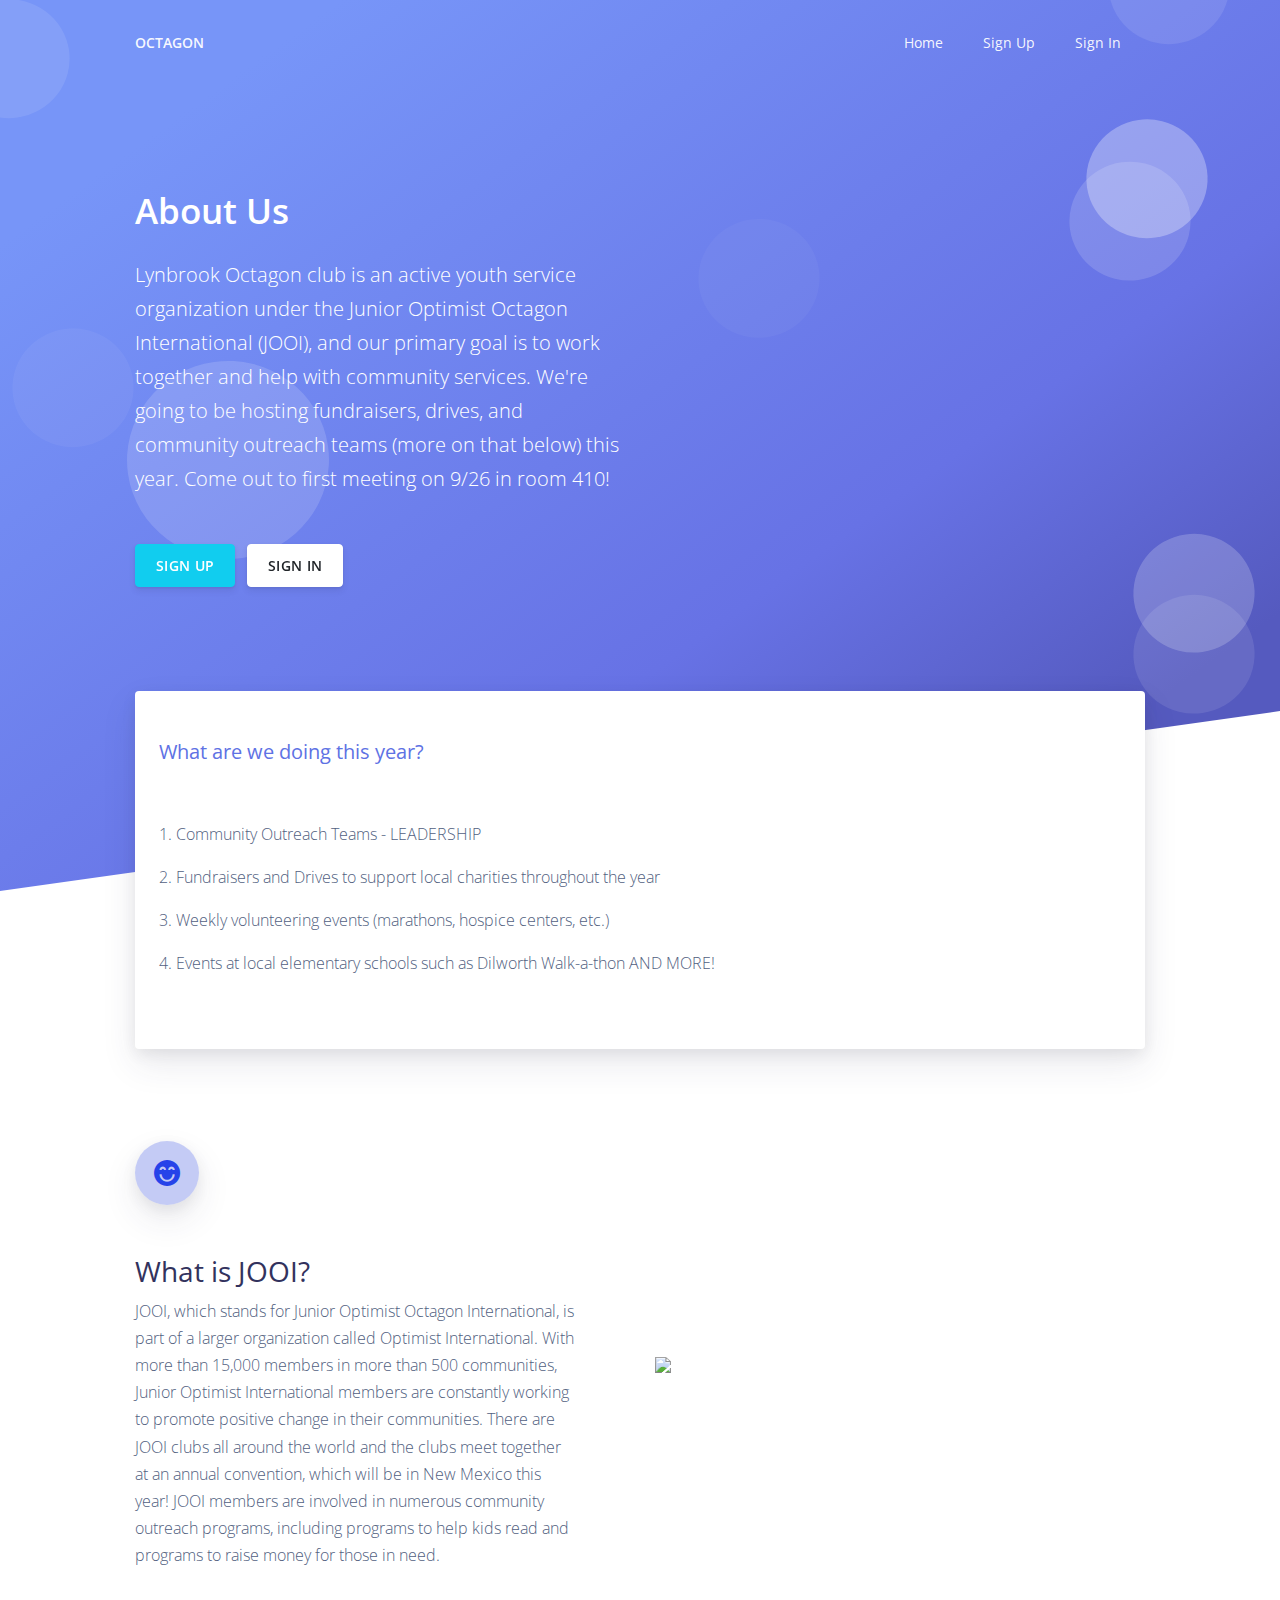
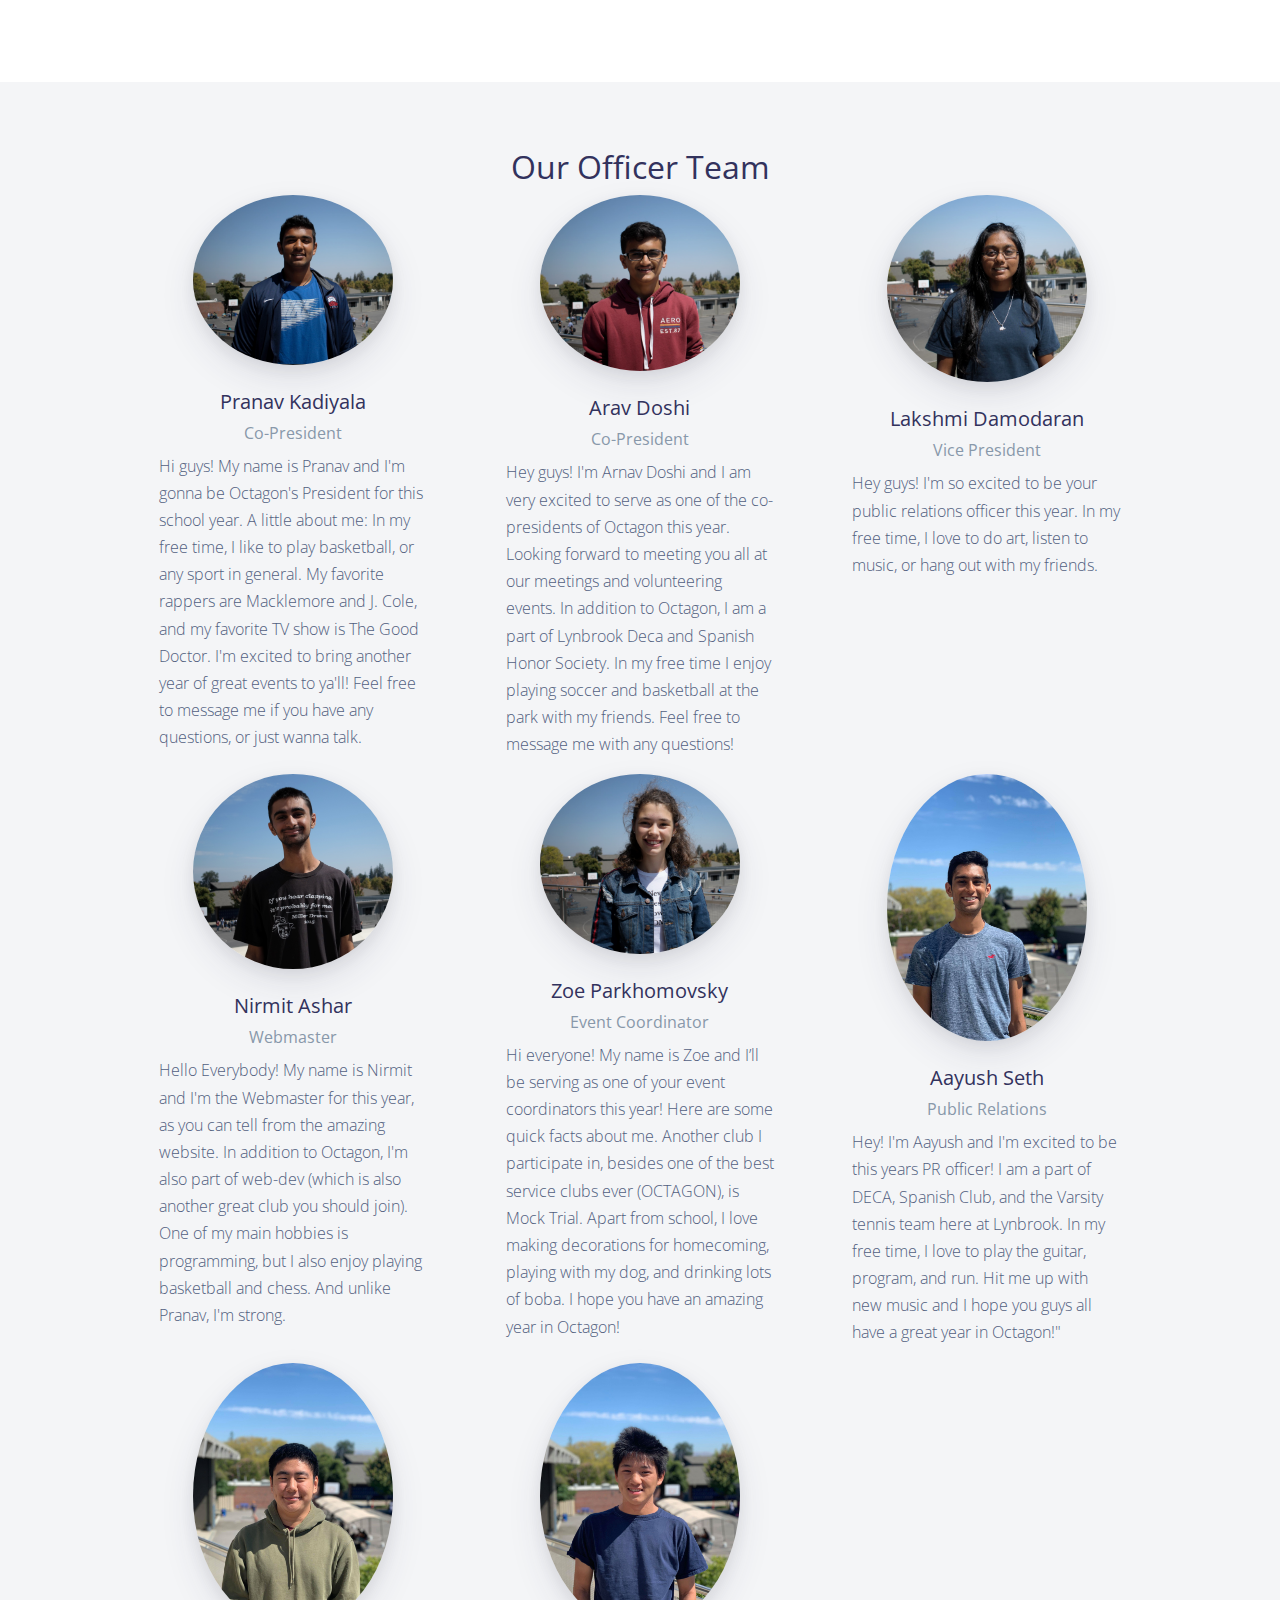
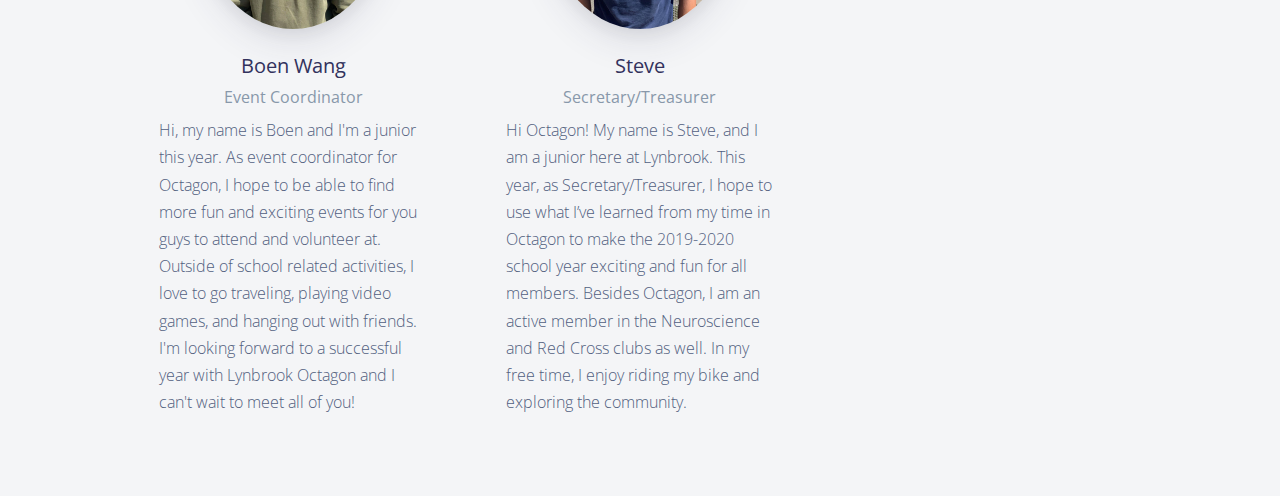
==== index.html @ bc14d871 "Update index.html" ====
<!DOCTYPE html>
<html>
<head>
  <meta charset="utf-8">
  <meta name="viewport" content="width=device-width, initial-scale=1, shrink-to-fit=no">

  <title>Octagon</title>

  <!-- Favicon -->
  <link href="./assets/img/brand/favicon.icon" rel="icon" type="image/png">

  <!-- Fonts -->
  <link href="https://fonts.googleapis.com/css?family=Open+Sans:300,400,600,700" rel="stylesheet">

  <!-- Icons -->
  <link href="./assets/vendor/nucleo/css/nucleo.css" rel="stylesheet">
  <link href="./assets/vendor/font-awesome/css/font-awesome.min.css" rel="stylesheet">

  <!-- Argon CSS -->
  <link type="text/css" href="./assets/css/argon.css" rel="stylesheet">
</head>
<body>
<header class="header-global">
  <nav class="navbar navbar-main navbar-expand-lg navbar-transparent navbar-light">
    <div class="container">
        <a class="navbar-brand" href="#"> Octagon</a>
        <button class="navbar-toggler" type="button" data-toggle="collapse" data-target="#navbar-default" aria-controls="navbar-default" aria-expanded="false" aria-label="Toggle navigation">
            <span class="navbar-toggler-icon"></span>
        </button>
        <div class="collapse navbar-collapse" id="navbar-default">
            <div class="navbar-collapse-header">
                <div class="row">
                    <div class="col-6 collapse-brand">
                        <a href="index.html">
                            <img src="assets/img/brand/blue.png">
                        </a>
                    </div>
                    <div class="col-6 collapse-close">
                        <button type="button" class="navbar-toggler" data-toggle="collapse" data-target="#navbar-default" aria-controls="navbar-default" aria-expanded="false" aria-label="Toggle navigation">
                            <span></span>
                            <span></span>
                        </button>
                    </div>
                </div>
            </div>

            <ul class="navbar-nav ml-lg-auto">
            <li class=" nav-item ">
                <a class="nav-link" href="index.html">
                Home
                </a>
                </li>
                <li class=" nav-item ">
                <a class="nav-link" href="signup.html">
                Sign Up
                </a>
                </li>
                <li class="nav-item">
                <a class="nav-link" href="signin.html">
                Sign In
                </a>
                </li>
                
            </ul>

        </div>
    </div>
</nav>
</header>
<main>
<div class="position-relative">
<section class="section-shaped my-0">
<div class="shape shape-style-1 shape-default shape-skew">
          <span></span>
          <span></span>
          <span></span>
          <span></span>
          <span></span>
          <span></span>
          <span></span>
          <span></span>
          <span></span>
        </div>
        <div class="container shape-container d-flex">
          <div class="col px-0">
            <div class="row">
              <div class="col-lg-6">
                <h1 class="display-3  text-white">About Us</span>
                </h1>
                <p class="lead  text-white">Lynbrook Octagon club is an active youth service organization under the Junior Optimist Octagon International (JOOI), and our primary goal is to work together and help with community services.  We're going to be hosting fundraisers, drives, and community outreach teams (more on that below) this year. Come out to first meeting on 9/26 in room 410!
    </p>
                <div class="btn-wrapper">
                  <a href="signup.html" class="btn btn-info btn-icon mb-3 mb-sm-0">
                    <span class="btn-inner--text">Sign Up </span>
                  </a>
                  <a href="signin.html" class="btn btn-white btn-icon mb-3 mb-sm-0">
                    <span class="btn-inner--text">Sign In </span>
                  </a>
                </div>
              </div>
            </div>
          </div>
        </div>
</section>
<section class="section section-lg pt-lg-0 mt--200">
      <div class="container">
        <div class="row justify-content-center">
          <div class="col-lg-12">
            <div class="row row-grid">
              <div class="col-lg-12">
                <div class="card card-lift--hover shadow border-0">
                  <div class="card-body py-5">

                    <h5 class="text-primary">What are we doing this year?</h5>
              <ul class="list-unstyled mt-5">
                <li class="py-2">
                  <div class="d-flex align-items-center">
                    <div>

                    </div>
                    <div>
                      <p class="mb-0">1. Community Outreach Teams - LEADERSHIP</p>
                    </div>
                  </div>
                </li>
                <li class="py-2">
                  <div class="d-flex align-items-center">
                    <div>
                    </div>
                    <div>
                      <p class="mb-0">2. Fundraisers and Drives to support local charities throughout the year</p>
                    </div>
                  </div>
                </li>
                <li class="py-2">
                  <div class="d-flex align-items-center">
                    <div>

                    </div>
                    <div>
                      <p class="mb-0">3. Weekly volunteering events (marathons, hospice centers, etc.)</p>
                    </div>
                  </div>
                </li>
                <li class="py-2">
                  <div class="d-flex align-items-center">
                    <div>

                    </div>
                    <div>
                      <p class="mb-0"> 4. Events at local elementary schools such as Dilworth Walk-a-thon
AND MORE!</p>
                    </div>
                  </div>
                </li>
              </ul>

                  </div>
                </div>
              </div>

          </div>
        </div>
      </div>
      </div>
    </section>
<section class="section section-lg mt--100">
      <div class="container">
        <div class="row row-grid align-items-center">
          <div class="col-md-6 order-md-2">
         <img src="http://lhsoctagon.weebly.com/uploads/6/6/0/6/66061237/octagonbird2_orig.jpg" class="img-fluid floating">
          </div>
          <div class="col-md-6 order-md-1">
            <div class="pr-md-5">
              <div class="icon icon-lg icon-shape icon-shape-primary shadow rounded-circle mb-5">
                <i class="ni ni-satisfied"></i>
              </div>
              <h3>What is JOOI?</h3>
              <p> JOOI, which stands for Junior Optimist Octagon International, is part of a larger organization called Optimist International. With more than 15,000 members in more than 500 communities, Junior Optimist International members are constantly working to promote positive change in their communities. There are JOOI clubs all around the world and the clubs meet together at an annual convention, which will be in New Mexico this year! JOOI members are involved in numerous community outreach programs, including programs to help kids read and programs to raise money for those in need. ​ </p>

            </div>
          </div>
        </div>
      </div>
    </section>

    <section class="section bg-secondary">
          <div class="container">
            <center> <h2> Our Officer Team </h2> </center>
            <div class="row">
            <div class="col-md-4">
              <div class="px-4">
                <img src="./assets/img/pranav.png" class="rounded-circle img-center img-fluid shadow shadow-lg--hover" style="width: 200px;">
                <div class="pt-4 text-center">
                  <h5 class="title">
                    <span class="d-block mb-1">Pranav Kadiyala</span>
                    <small class="h6 text-muted">Co-President</small>
                  </h5>

                </div>
                <p> Hi guys! My name is Pranav and I'm gonna be Octagon's President for this school year. A little about me: In my free time, I like to play basketball, or any sport in general. My favorite rappers are Macklemore and J. Cole, and my favorite TV show is The Good Doctor. I'm excited to bring another year of great events to ya'll! Feel free to message me if you have any questions, or just wanna talk.
</p>
              </div>
            </div>
            <div class="col-md-4">
              <div class="px-4">
                <img src="./assets/img/arnav.png" class="rounded-circle img-center img-fluid shadow shadow-lg--hover" style="width: 200px;">
                <div class="pt-4 text-center">
                  <h5 class="title">
                    <span class="d-block mb-1">Arav Doshi</span>
                    <small class="h6 text-muted">Co-President</small>
                  </h5>

                </div>
                <p>Hey guys! I'm Arnav Doshi and I am very excited to serve as one of the co-presidents of Octagon this year. Looking forward to meeting you all at our meetings and volunteering events. In addition to Octagon, I am a part of Lynbrook Deca and Spanish Honor Society.  In my free time I enjoy playing soccer and basketball at the park with my friends.  Feel free to message me with any questions!
</p>
              </div>
            </div>
            <div class="col-md-4">
              <div class="px-4">
                <img src="./assets/img/lakshmi.png" class="rounded-circle img-center img-fluid shadow shadow-lg--hover" style="width: 200px;">
                <div class="pt-4 text-center">
                  <h5 class="title">
                    <span class="d-block mb-1">Lakshmi Damodaran</span>
                    <small class="h6 text-muted">Vice President</small>
                  </h5>

                </div>
          <p>      Hey guys! I'm so excited to be your public relations officer this year. In my free time, I love to do art, listen to music, or hang out with my friends.</p>
              </div>
            </div>
            <div class="col-md-4">
              <div class="px-4">
                <img src="./assets/img/nirmit.png" class="rounded-circle img-center img-fluid shadow shadow-lg--hover" style="width: 200px;">
                <div class="pt-4 text-center">
                  <h5 class="title">
                    <span class="d-block mb-1">Nirmit Ashar</span>
                    <small class="h6 text-muted">Webmaster</small>
                  </h5>


                </div>
                <p> Hello Everybody! My name is Nirmit and I'm the Webmaster for this year, as you can tell from the amazing website. In addition to Octagon, I'm also part of web-dev (which is also another great club you should join). One of my main hobbies is programming, but I also enjoy playing basketball and chess. And unlike Pranav, I'm strong. </p>
              </div>
            </div>
            <div class="col-md-4">
              <div class="px-4">
                <img src="./assets/img/zoe.png" class="rounded-circle img-center img-fluid shadow shadow-lg--hover" style="width: 200px;">
                <div class="pt-4 text-center">
                  <h5 class="title">
                    <span class="d-block mb-1">Zoe Parkhomovsky </span>
                    <small class="h6 text-muted">Event Coordinator</small>
                  </h5>

                </div>
                <p> Hi everyone! My name is Zoe and I’ll be serving as one of your event coordinators this year! Here are some quick facts about me. Another club I participate in, besides one of the best service clubs ever (OCTAGON), is Mock Trial. Apart from school, I love making decorations for homecoming, playing with my dog, and drinking lots of boba. I hope you have an amazing year in Octagon!
</p>
              </div>
            </div><div class="col-md-4">
              <div class="px-4">
                <img src="./assets/img/aayush.jpg" class="rounded-circle img-center img-fluid shadow shadow-lg--hover" style="width: 200px;">
                <div class="pt-4 text-center">
                  <h5 class="title">
                    <span class="d-block mb-1">Aayush Seth </span>
                    <small class="h6 text-muted">Public Relations</small>
                  </h5>

                </div>
                <p>Hey! I'm Aayush and I'm excited to be this years PR officer! I am a part of DECA, Spanish Club, and the Varsity tennis team here at Lynbrook. In my free time, I love to play the guitar, program, and run. Hit me up with new music and I hope you guys all have a great year in Octagon!"
</p>
              </div>
            </div><div class="col-md-4">
              <div class="px-4">
                <img src="./assets/img/boen.jpg" class="rounded-circle img-center img-fluid shadow shadow-lg--hover" style="width: 200px;">
                <div class="pt-4 text-center">
                  <h5 class="title">
                    <span class="d-block mb-1">Boen Wang</span>
                    <small class="h6 text-muted">Event Coordinator</small>
                  </h5>

                </div>
                <p>Hi, my name is Boen and I'm a junior this year. As event coordinator for Octagon, I hope to be able to find more fun and exciting events for you guys to attend and volunteer at. Outside of school related activities, I love to go traveling, playing video games, and hanging out with friends. I'm looking forward to a successful year with Lynbrook Octagon and I can't wait to meet all of you!
</p>
              </div>
            </div><div class="col-md-4">
              <div class="px-4">
                <img src="./assets/img/steve.jpg" class="rounded-circle img-center img-fluid shadow shadow-lg--hover" style="width: 200px;">
                <div class="pt-4 text-center">
                  <h5 class="title">
                    <span class="d-block mb-1">Steve </span>
                    <small class="h6 text-muted">Secretary/Treasurer</small>
                  </h5>



                </div>
                <p> Hi Octagon! My name is Steve, and I am a junior here at Lynbrook. This year, as Secretary/Treasurer, I hope to use what I’ve learned from my time in Octagon to make the 2019-2020 school year exciting and fun for all members. Besides Octagon, I am an active member in the Neuroscience and Red Cross clubs as well. In my free time, I enjoy riding my bike and exploring the community.

</p>
              </div>
            </div>
          </div>
        </section>
</main>
  <!-- Core -->
  <script src="./assets/vendor/jquery/jquery.min.js"></script>
  <script src="./assets/vendor/popper/popper.min.js"></script>
  <script src="./assets/vendor/bootstrap/bootstrap.min.js"></script>

  <!-- Optional plugins -->
  <script src="./assets/vendor/PLUGIN_FOLDER/PLUGIN_SCRIPT.js"></script>

  <!-- Theme JS -->
  <script src="./assets/js/argon.js"></script>
  </body>
</html>
---- assets/vendor/nucleo/css/nucleo.css ----
/*--------------------------------

hermes-dashboard-icons Web Font - built using nucleoapp.com
License - nucleoapp.com/license/

-------------------------------- */
@font-face {
  font-family: 'NucleoIcons';
  src: url('../fonts/nucleo-icons.eot');
  src: url('../fonts/nucleo-icons.eot') format('embedded-opentype'), url('../fonts/nucleo-icons.woff2') format('woff2'), url('../fonts/nucleo-icons.woff') format('woff'), url('../fonts/nucleo-icons.ttf') format('truetype'), url('../fonts/nucleo-icons.svg') format('svg');
  font-weight: normal;
  font-style: normal;
}
/*------------------------
    base class definition
-------------------------*/
.ni {
  display: inline-block;
  font: normal normal normal 14px/1 NucleoIcons;
  font-size: inherit;
  text-rendering: auto;
  -webkit-font-smoothing: antialiased;
  -moz-osx-font-smoothing: grayscale;
}
/*------------------------
  change icon size
-------------------------*/
.ni-lg {
  font-size: 1.33333333em;
  line-height: 0.75em;
  vertical-align: -15%;
}
.ni-2x {
  font-size: 2em;
}
.ni-3x {
  font-size: 3em;
}
.ni-4x {
  font-size: 4em;
}
.ni-5x {
  font-size: 5em;
}

/*----------------------------------
  add a square/circle background
-----------------------------------*/
.ni.square,
.ni.circle {
  padding: 0.33333333em;
  vertical-align: -16%;
  background-color: #eee;
}
.ni.circle {
  border-radius: 50%;
}
/*------------------------
  list icons
-------------------------*/
.ni-ul {
  padding-left: 0;
  margin-left: 2.14285714em;
  list-style-type: none;
}
.ni-ul > li {
  position: relative;
}
.ni-ul > li > .ni {
  position: absolute;
  left: -1.57142857em;
  top: 0.14285714em;
  text-align: center;
}
.ni-ul > li > .ni.lg {
  top: 0;
  left: -1.35714286em;
}
.ni-ul > li > .ni.circle,
.ni-ul > li > .ni.square {
  top: -0.19047619em;
  left: -1.9047619em;
}
/*------------------------
  spinning icons
-------------------------*/
.ni.spin {
  -webkit-animation: nc-spin 2s infinite linear;
  -moz-animation: nc-spin 2s infinite linear;
  animation: nc-spin 2s infinite linear;
}
@-webkit-keyframes nc-spin {
  0% {
    -webkit-transform: rotate(0deg);
  }
  100% {
    -webkit-transform: rotate(360deg);
  }
}
@-moz-keyframes nc-spin {
  0% {
    -moz-transform: rotate(0deg);
  }
  100% {
    -moz-transform: rotate(360deg);
  }
}
@keyframes nc-spin {
  0% {
    -webkit-transform: rotate(0deg);
    -moz-transform: rotate(0deg);
    -ms-transform: rotate(0deg);
    -o-transform: rotate(0deg);
    transform: rotate(0deg);
  }
  100% {
    -webkit-transform: rotate(360deg);
    -moz-transform: rotate(360deg);
    -ms-transform: rotate(360deg);
    -o-transform: rotate(360deg);
    transform: rotate(360deg);
  }
}
/*------------------------
  rotated/flipped icons
-------------------------*/
.ni.rotate-90 {
  filter: progid:DXImageTransform.Microsoft.BasicImage(rotation=1);
  -webkit-transform: rotate(90deg);
  -moz-transform: rotate(90deg);
  -ms-transform: rotate(90deg);
  -o-transform: rotate(90deg);
  transform: rotate(90deg);
}
.ni.rotate-180 {
  filter: progid:DXImageTransform.Microsoft.BasicImage(rotation=2);
  -webkit-transform: rotate(180deg);
  -moz-transform: rotate(180deg);
  -ms-transform: rotate(180deg);
  -o-transform: rotate(180deg);
  transform: rotate(180deg);
}
.ni.rotate-270 {
  filter: progid:DXImageTransform.Microsoft.BasicImage(rotation=3);
  -webkit-transform: rotate(270deg);
  -moz-transform: rotate(270deg);
  -ms-transform: rotate(270deg);
  -o-transform: rotate(270deg);
  transform: rotate(270deg);
}
.ni.flip-y {
  filter: progid:DXImageTransform.Microsoft.BasicImage(rotation=0);
  -webkit-transform: scale(-1, 1);
  -moz-transform: scale(-1, 1);
  -ms-transform: scale(-1, 1);
  -o-transform: scale(-1, 1);
  transform: scale(-1, 1);
}
.ni.flip-x {
  filter: progid:DXImageTransform.Microsoft.BasicImage(rotation=2);
  -webkit-transform: scale(1, -1);
  -moz-transform: scale(1, -1);
  -ms-transform: scale(1, -1);
  -o-transform: scale(1, -1);
  transform: scale(1, -1);
}
/*------------------------
    font icons
-------------------------*/

.ni-active-40::before {
    content: "\ea02";
}

.ni-air-baloon::before {
    content: "\ea03";
}

.ni-album-2::before {
    content: "\ea04";
}

.ni-align-center::before {
    content: "\ea05";
}

.ni-align-left-2::before {
    content: "\ea06";
}

.ni-ambulance::before {
    content: "\ea07";
}

.ni-app::before {
    content: "\ea08";
}

.ni-archive-2::before {
    content: "\ea09";
}

.ni-atom::before {
    content: "\ea0a";
}

.ni-badge::before {
    content: "\ea0b";
}

.ni-bag-17::before {
    content: "\ea0c";
}

.ni-basket::before {
    content: "\ea0d";
}

.ni-bell-55::before {
    content: "\ea0e";
}

.ni-bold-down::before {
    content: "\ea0f";
}

.ni-bold-left::before {
    content: "\ea10";
}

.ni-bold-right::before {
    content: "\ea11";
}

.ni-bold-up::before {
    content: "\ea12";
}

.ni-bold::before {
    content: "\ea13";
}

.ni-book-bookmark::before {
    content: "\ea14";
}

.ni-books::before {
    content: "\ea15";
}

.ni-box-2::before {
    content: "\ea16";
}

.ni-briefcase-24::before {
    content: "\ea17";
}

.ni-building::before {
    content: "\ea18";
}

.ni-bulb-61::before {
    content: "\ea19";
}

.ni-bullet-list-67::before {
    content: "\ea1a";
}

.ni-bus-front-12::before {
    content: "\ea1b";
}

.ni-button-pause::before {
    content: "\ea1c";
}

.ni-button-play::before {
    content: "\ea1d";
}

.ni-button-power::before {
    content: "\ea1e";
}

.ni-calendar-grid-58::before {
    content: "\ea1f";
}

.ni-camera-compact::before {
    content: "\ea20";
}

.ni-caps-small::before {
    content: "\ea21";
}

.ni-cart::before {
    content: "\ea22";
}

.ni-chart-bar-32::before {
    content: "\ea23";
}

.ni-chart-pie-35::before {
    content: "\ea24";
}

.ni-chat-round::before {
    content: "\ea25";
}

.ni-check-bold::before {
    content: "\ea26";
}

.ni-circle-08::before {
    content: "\ea27";
}

.ni-cloud-download-95::before {
    content: "\ea28";
}

.ni-cloud-upload-96::before {
    content: "\ea29";
}

.ni-compass-04::before {
    content: "\ea2a";
}

.ni-controller::before {
    content: "\ea2b";
}

.ni-credit-card::before {
    content: "\ea2c";
}

.ni-curved-next::before {
    content: "\ea2d";
}

.ni-delivery-fast::before {
    content: "\ea2e";
}

.ni-diamond::before {
    content: "\ea2f";
}

.ni-email-83::before {
    content: "\ea30";
}

.ni-fat-add::before {
    content: "\ea31";
}

.ni-fat-delete::before {
    content: "\ea32";
}

.ni-fat-remove::before {
    content: "\ea33";
}

.ni-favourite-28::before {
    content: "\ea34";
}

.ni-folder-17::before {
    content: "\ea35";
}

.ni-glasses-2::before {
    content: "\ea36";
}

.ni-hat-3::before {
    content: "\ea37";
}

.ni-headphones::before {
    content: "\ea38";
}

.ni-html5::before {
    content: "\ea39";
}

.ni-istanbul::before {
    content: "\ea3a";
}

.ni-key-25::before {
    content: "\ea3b";
}

.ni-laptop::before {
    content: "\ea3c";
}

.ni-like-2::before {
    content: "\ea3d";
}

.ni-lock-circle-open::before {
    content: "\ea3e";
}

.ni-map-big::before {
    content: "\ea3f";
}

.ni-mobile-button::before {
    content: "\ea40";
}

.ni-money-coins::before {
    content: "\ea41";
}

.ni-note-03::before {
    content: "\ea42";
}

.ni-notification-70::before {
    content: "\ea43";
}

.ni-palette::before {
    content: "\ea44";
}

.ni-paper-diploma::before {
    content: "\ea45";
}

.ni-pin-3::before {
    content: "\ea46";
}

.ni-planet::before {
    content: "\ea47";
}

.ni-ruler-pencil::before {
    content: "\ea48";
}

.ni-satisfied::before {
    content: "\ea49";
}

.ni-scissors::before {
    content: "\ea4a";
}

.ni-send::before {
    content: "\ea4b";
}

.ni-settings-gear-65::before {
    content: "\ea4c";
}

.ni-settings::before {
    content: "\ea4d";
}

.ni-single-02::before {
    content: "\ea4e";
}

.ni-single-copy-04::before {
    content: "\ea4f";
}

.ni-sound-wave::before {
    content: "\ea50";
}

.ni-spaceship::before {
    content: "\ea51";
}

.ni-square-pin::before {
    content: "\ea52";
}

.ni-support-16::before {
    content: "\ea53";
}

.ni-tablet-button::before {
    content: "\ea54";
}

.ni-tag::before {
    content: "\ea55";
}

.ni-tie-bow::before {
    content: "\ea56";
}

.ni-time-alarm::before {
    content: "\ea57";
}

.ni-trophy::before {
    content: "\ea58";
}

.ni-tv-2::before {
    content: "\ea59";
}

.ni-umbrella-13::before {
    content: "\ea5a";
}

.ni-user-run::before {
    content: "\ea5b";
}

.ni-vector::before {
    content: "\ea5c";
}

.ni-watch-time::before {
    content: "\ea5d";
}

.ni-world::before {
    content: "\ea5e";
}

.ni-zoom-split-in::before {
    content: "\ea5f";
}

.ni-collection::before {
    content: "\ea60";
}

.ni-image::before {
    content: "\ea61";
}

.ni-shop::before {
    content: "\ea62";
}

.ni-ungroup::before {
    content: "\ea63";
}

.ni-world-2::before {
    content: "\ea64";
}

.ni-ui-04::before {
    content: "\ea65";
}


/* all icon font classes list here */
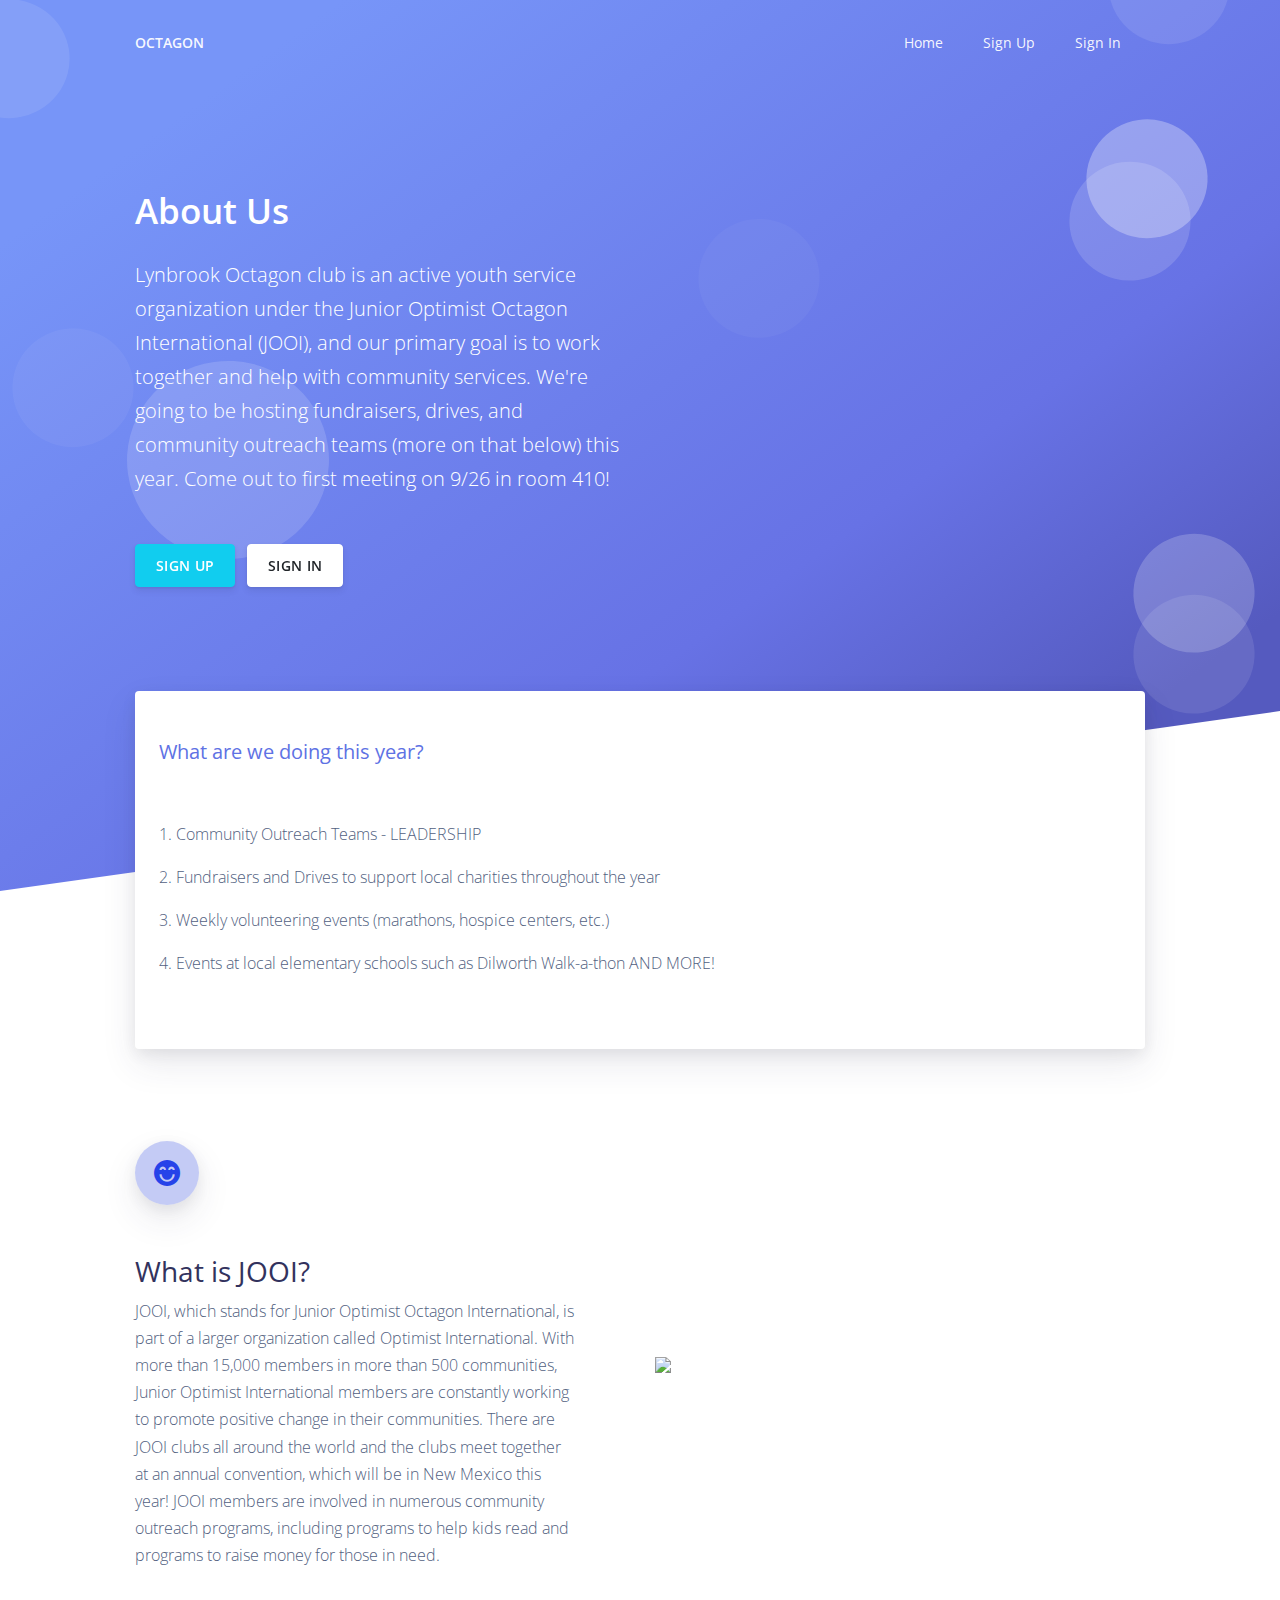
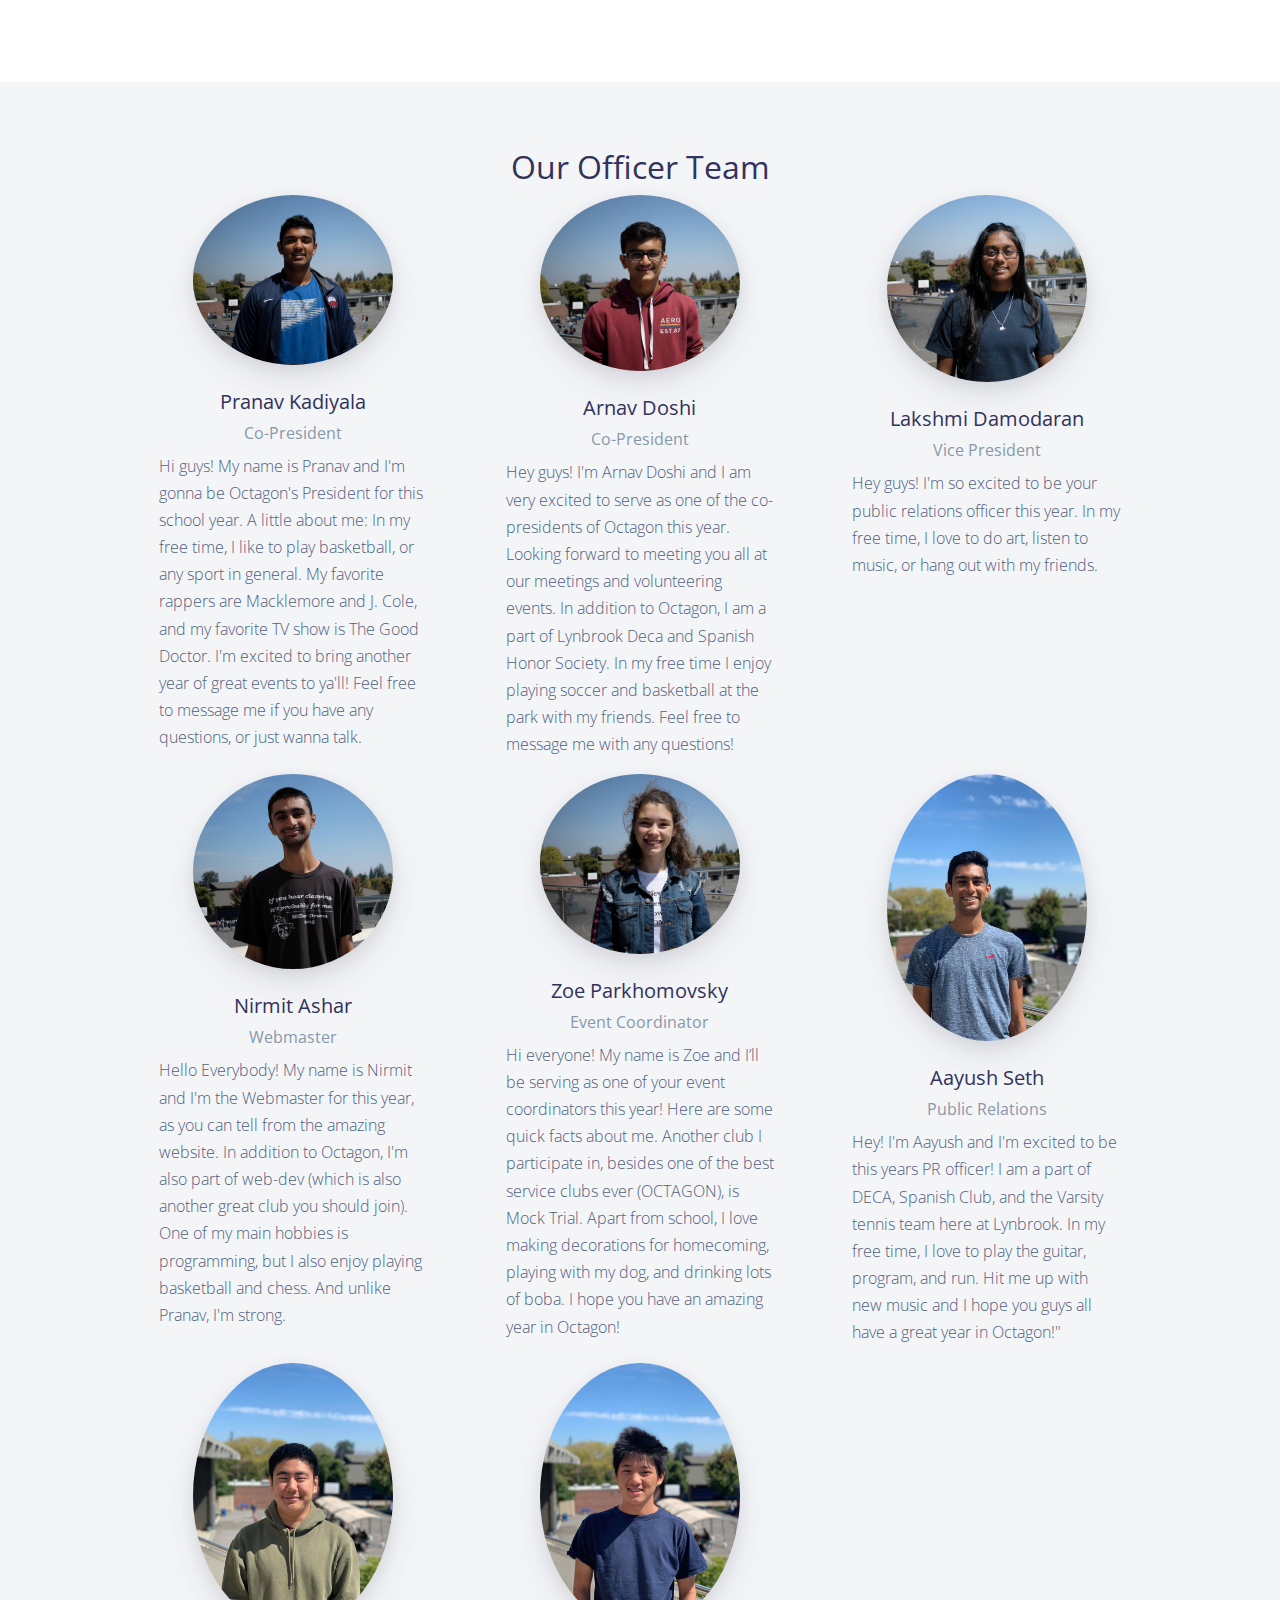
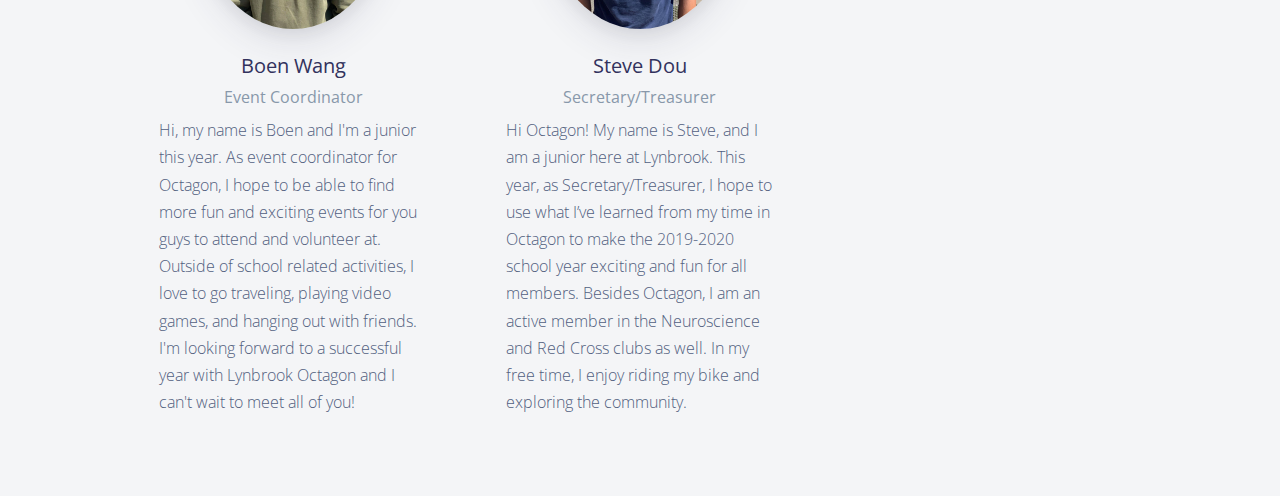
==== commit 851bb852: "Update index.html" ====
--- a/index.html
+++ b/index.html
@@ -207,7 +207,7 @@
                 <img src="./assets/img/arnav.png" class="rounded-circle img-center img-fluid shadow shadow-lg--hover" style="width: 200px;">
                 <div class="pt-4 text-center">
                   <h5 class="title">
-                    <span class="d-block mb-1">Arav Doshi</span>
+                    <span class="d-block mb-1">Arnav Doshi</span>
                     <small class="h6 text-muted">Co-President</small>
                   </h5>
 
@@ -287,7 +287,7 @@
                 <img src="./assets/img/steve.jpg" class="rounded-circle img-center img-fluid shadow shadow-lg--hover" style="width: 200px;">
                 <div class="pt-4 text-center">
                   <h5 class="title">
-                    <span class="d-block mb-1">Steve </span>
+                    <span class="d-block mb-1">Steve Dou </span>
                     <small class="h6 text-muted">Secretary/Treasurer</small>
                   </h5>
 
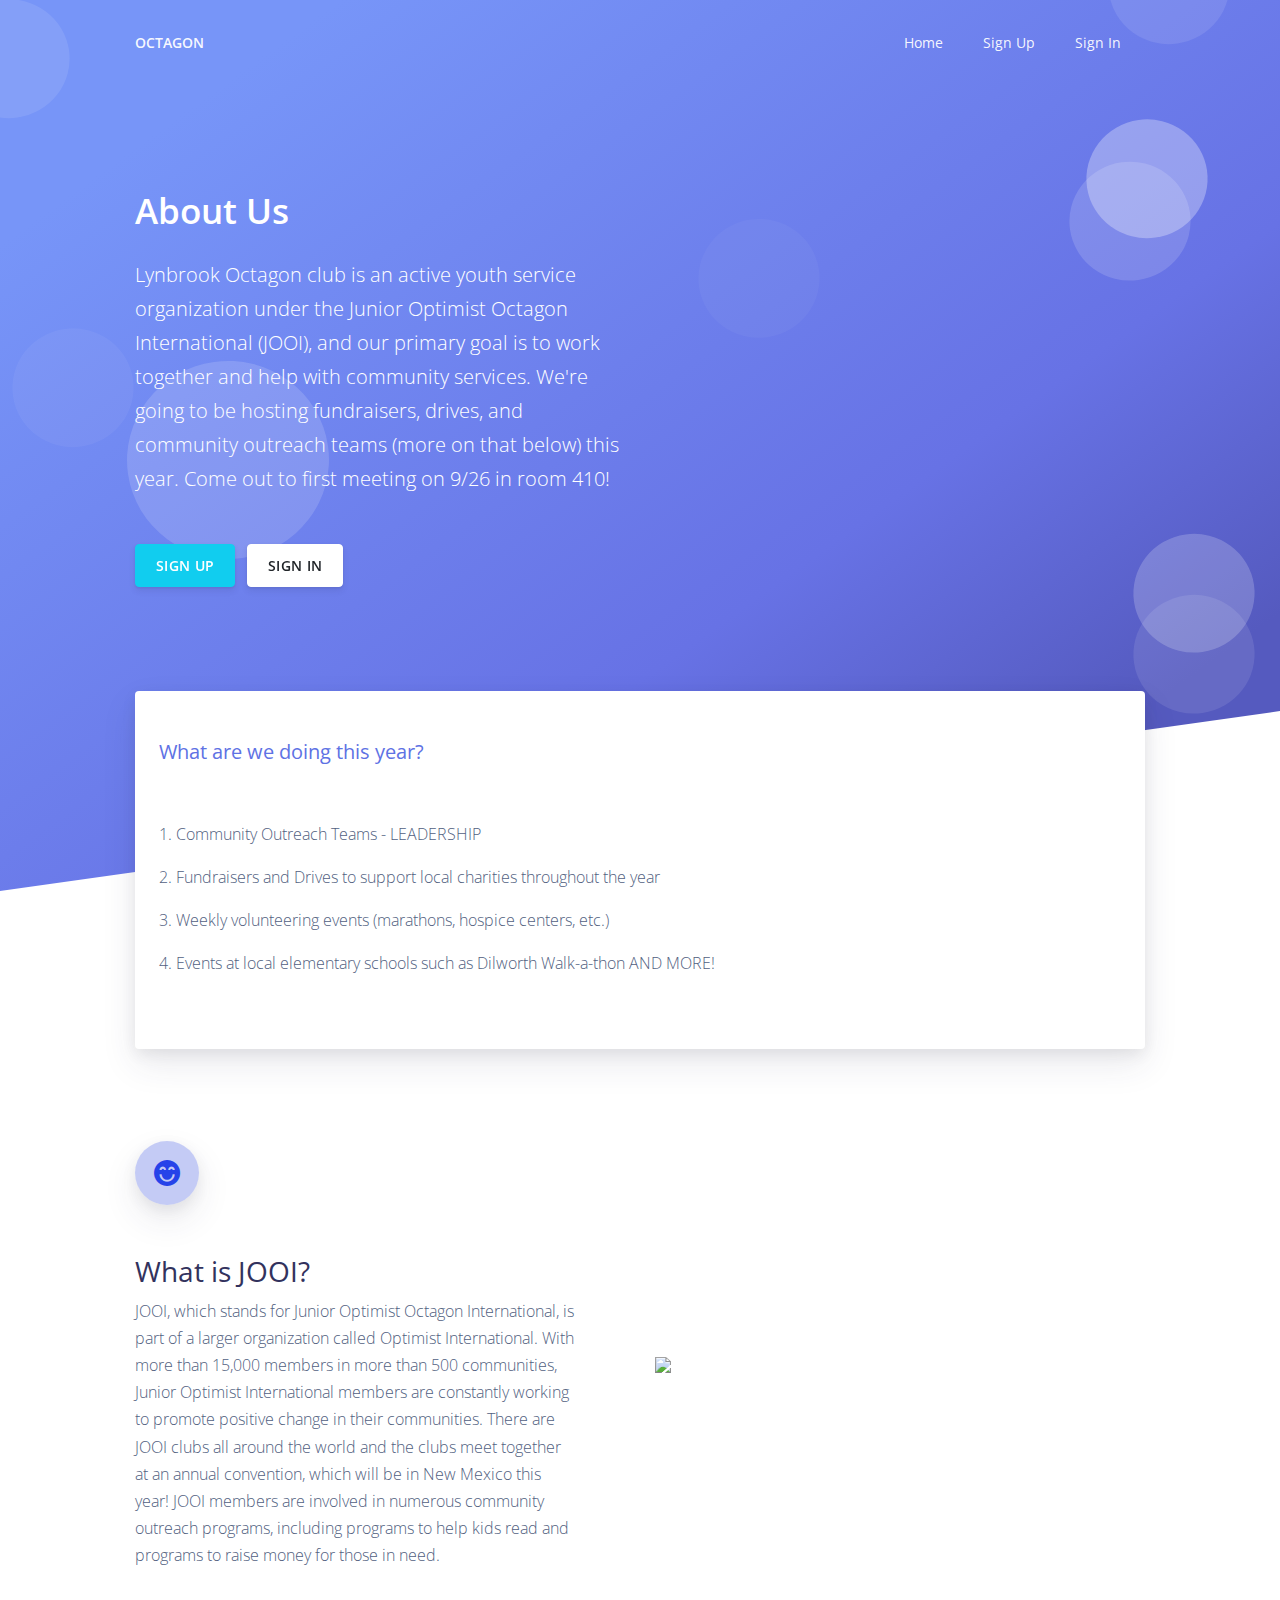
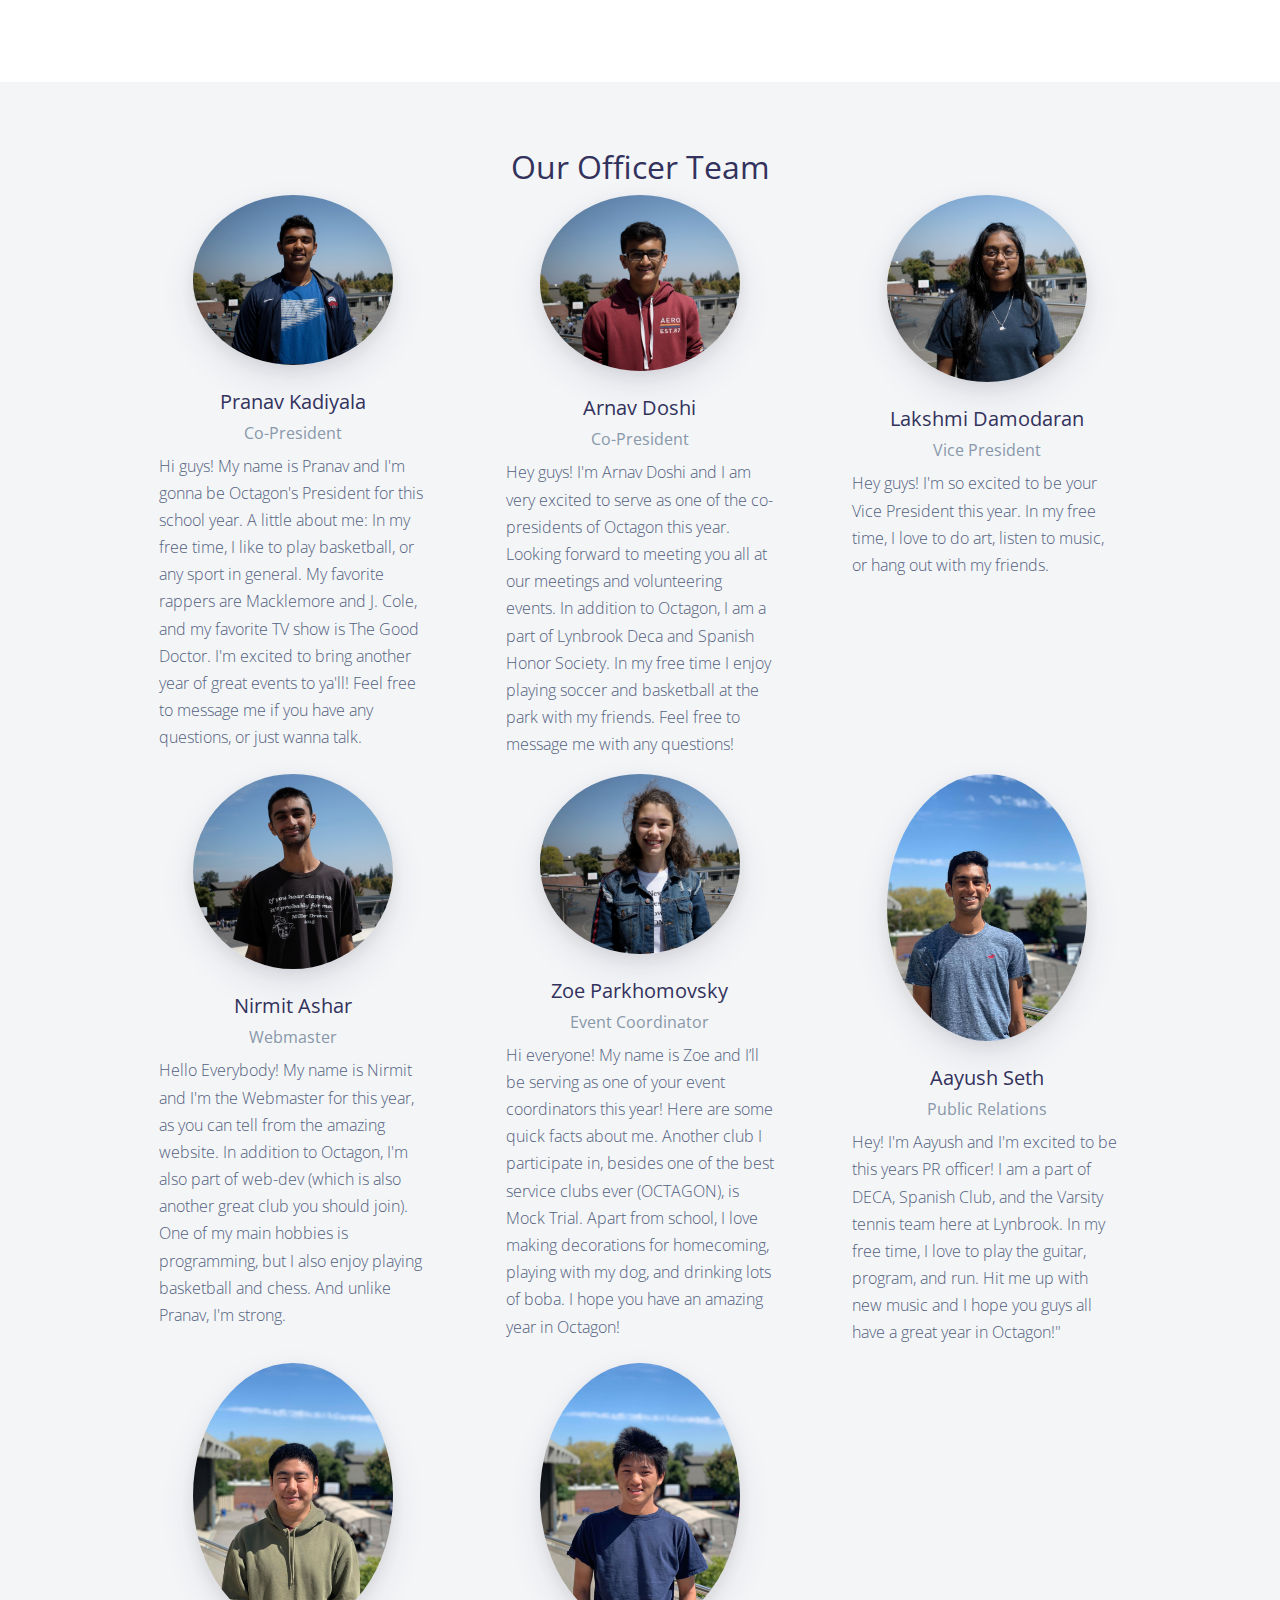
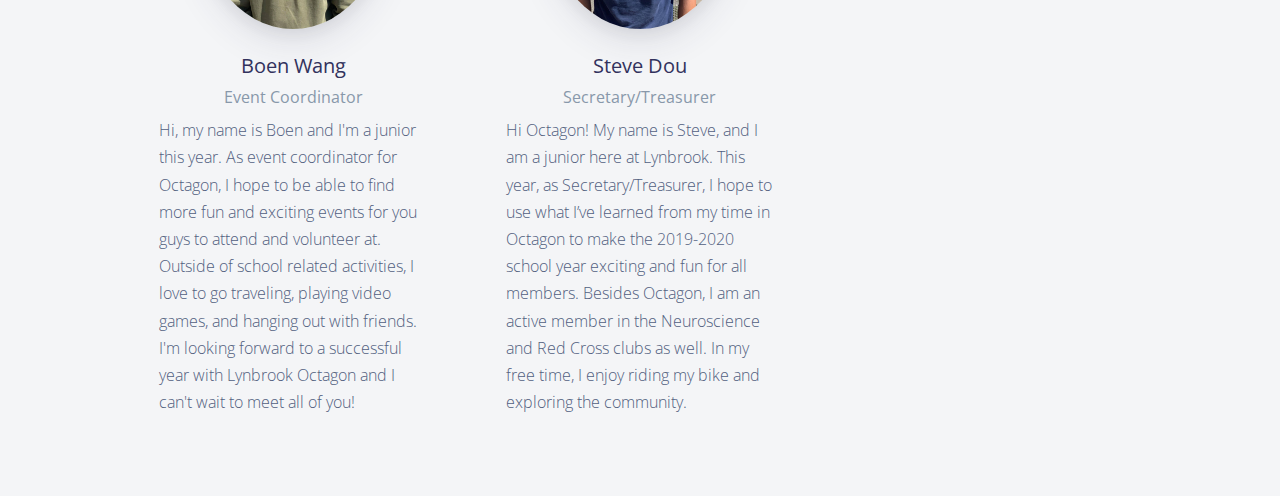
==== commit af3caccd: "Update index.html" ====
--- a/index.html
+++ b/index.html
@@ -226,7 +226,7 @@
                   </h5>
 
                 </div>
-          <p>      Hey guys! I'm so excited to be your public relations officer this year. In my free time, I love to do art, listen to music, or hang out with my friends.</p>
+          <p>      Hey guys! I'm so excited to be your Vice President this year. In my free time, I love to do art, listen to music, or hang out with my friends.</p>
               </div>
             </div>
             <div class="col-md-4">
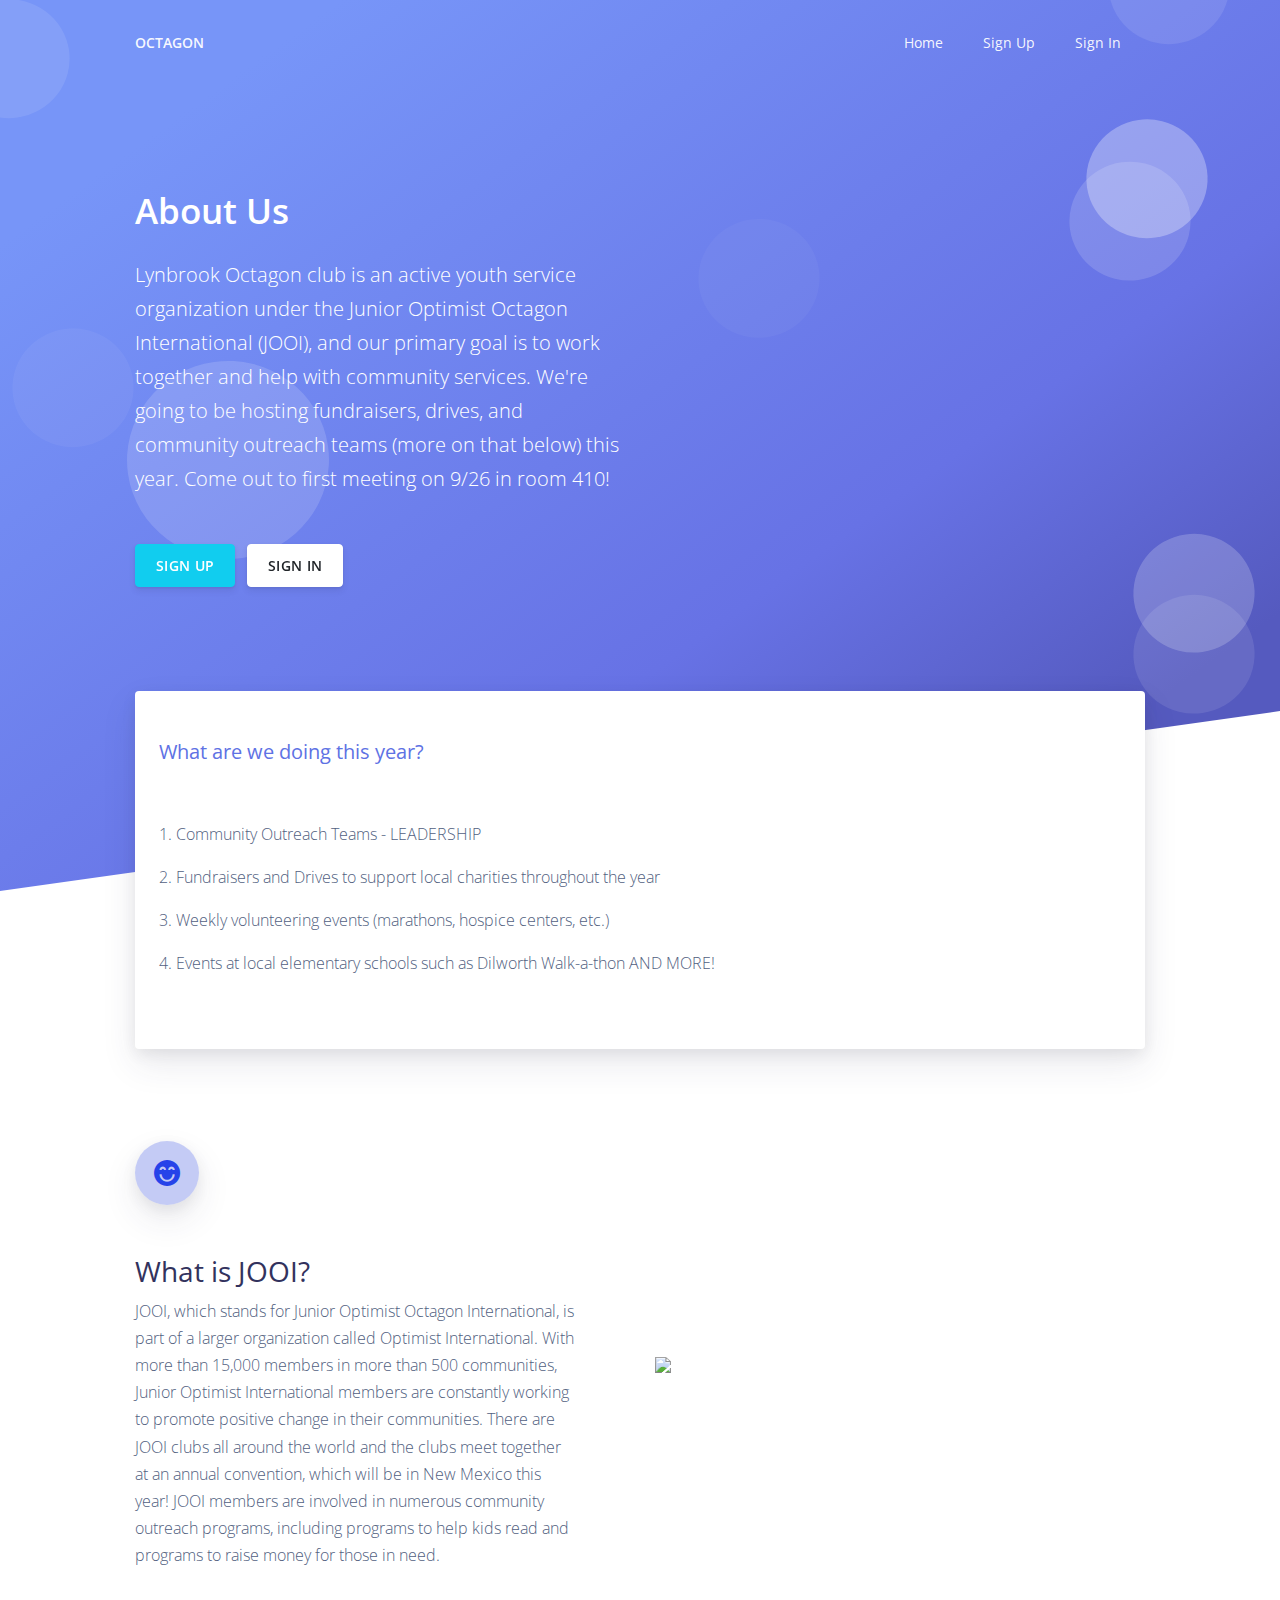
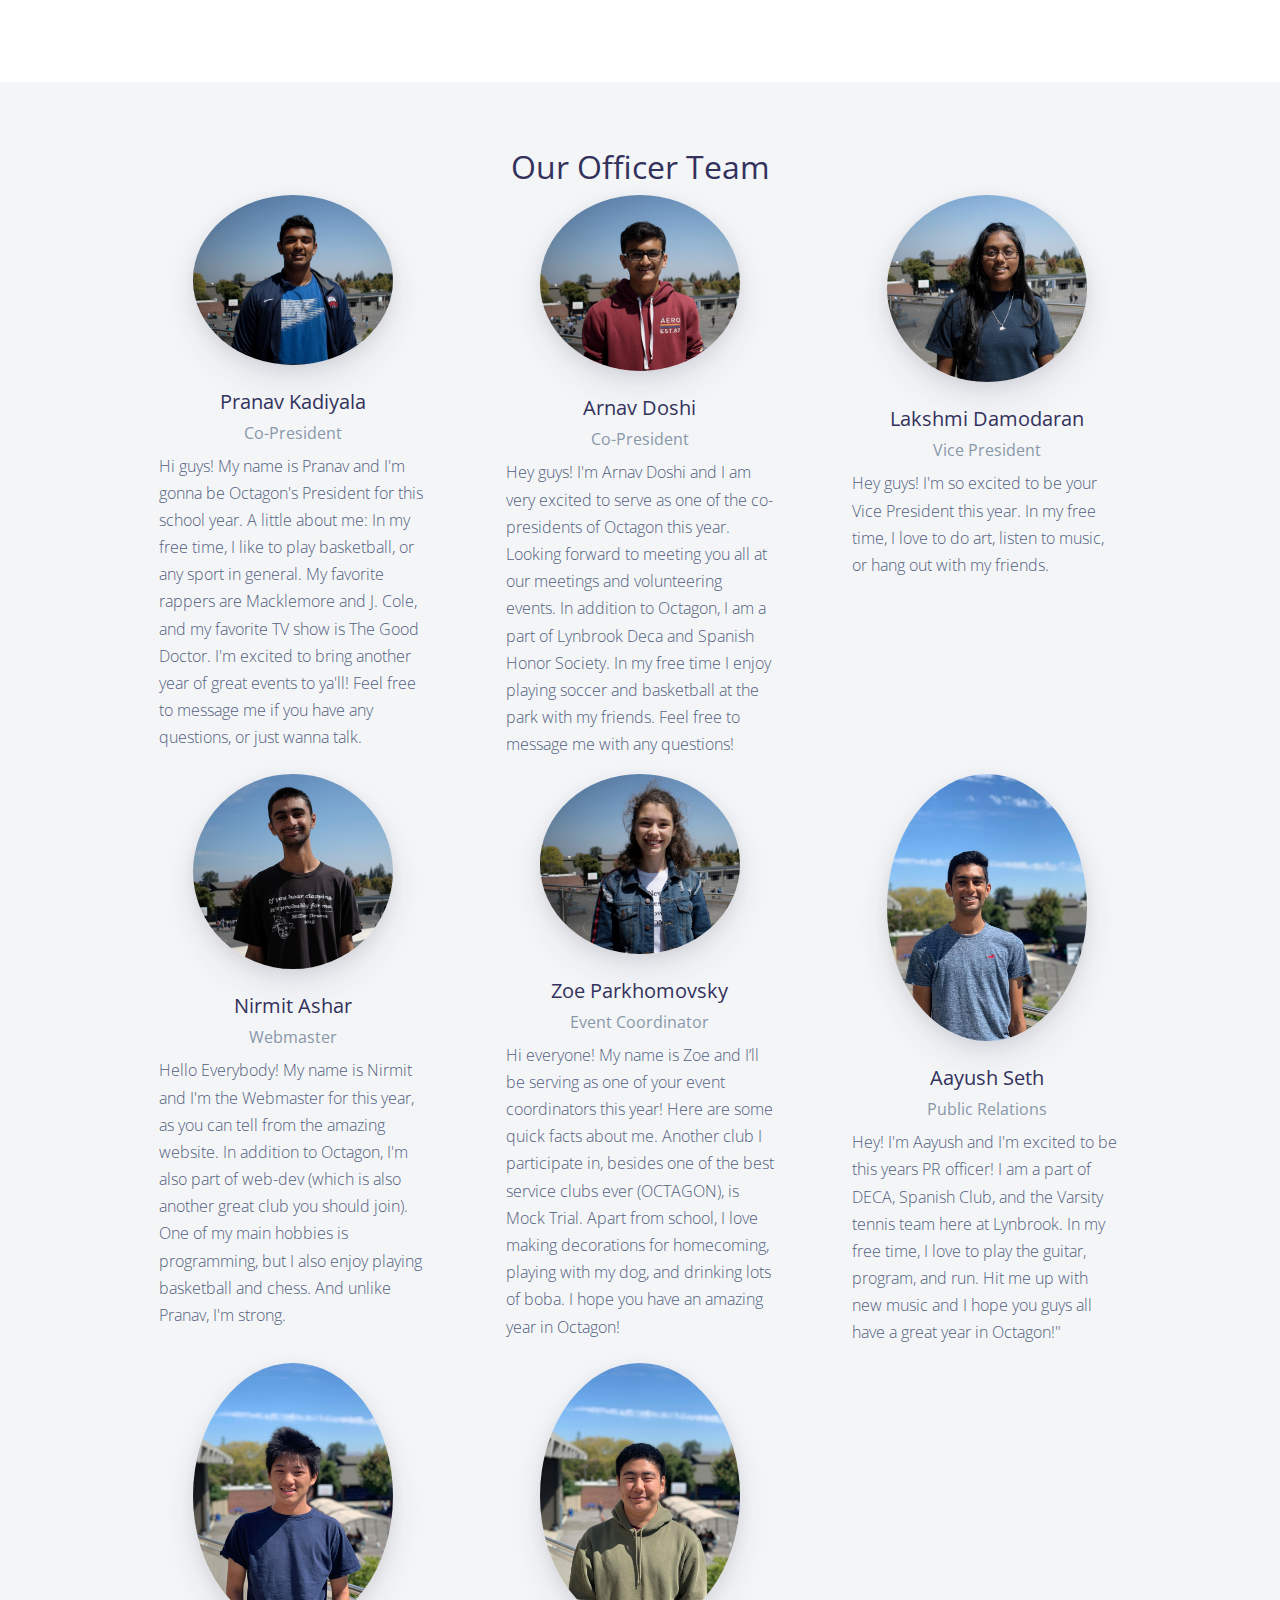
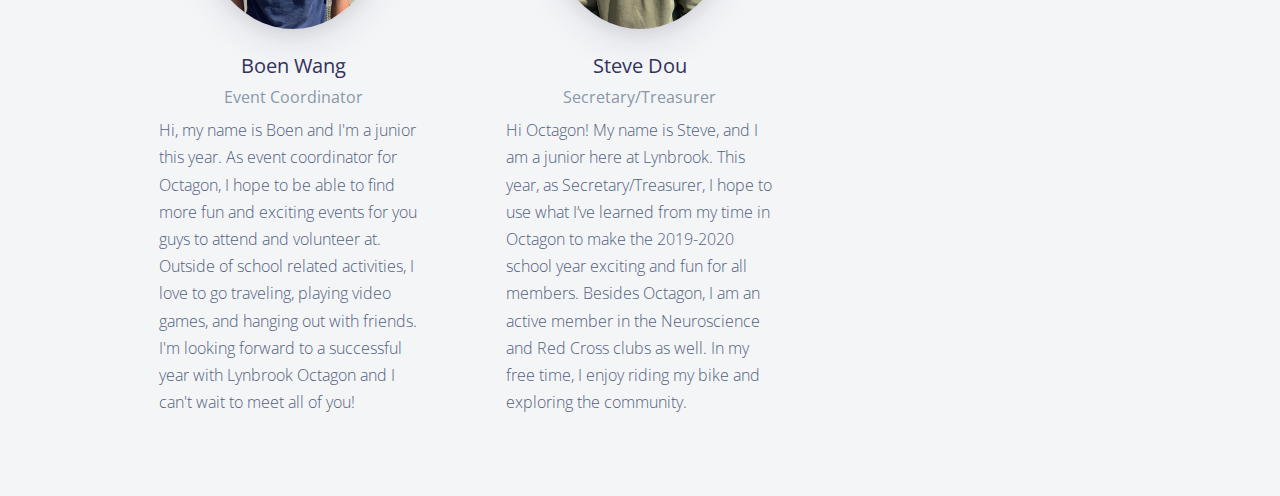
==== commit 19f8d0fc: "Update index.html" ====
--- a/index.html
+++ b/index.html
@@ -271,7 +271,7 @@
               </div>
             </div><div class="col-md-4">
               <div class="px-4">
-                <img src="./assets/img/boen.jpg" class="rounded-circle img-center img-fluid shadow shadow-lg--hover" style="width: 200px;">
+                <img src="./assets/img/steve.jpg" class="rounded-circle img-center img-fluid shadow shadow-lg--hover" style="width: 200px;">
                 <div class="pt-4 text-center">
                   <h5 class="title">
                     <span class="d-block mb-1">Boen Wang</span>
@@ -284,7 +284,7 @@
               </div>
             </div><div class="col-md-4">
               <div class="px-4">
-                <img src="./assets/img/steve.jpg" class="rounded-circle img-center img-fluid shadow shadow-lg--hover" style="width: 200px;">
+                <img src="./assets/img/boen.jpg" class="rounded-circle img-center img-fluid shadow shadow-lg--hover" style="width: 200px;">
                 <div class="pt-4 text-center">
                   <h5 class="title">
                     <span class="d-block mb-1">Steve Dou </span>
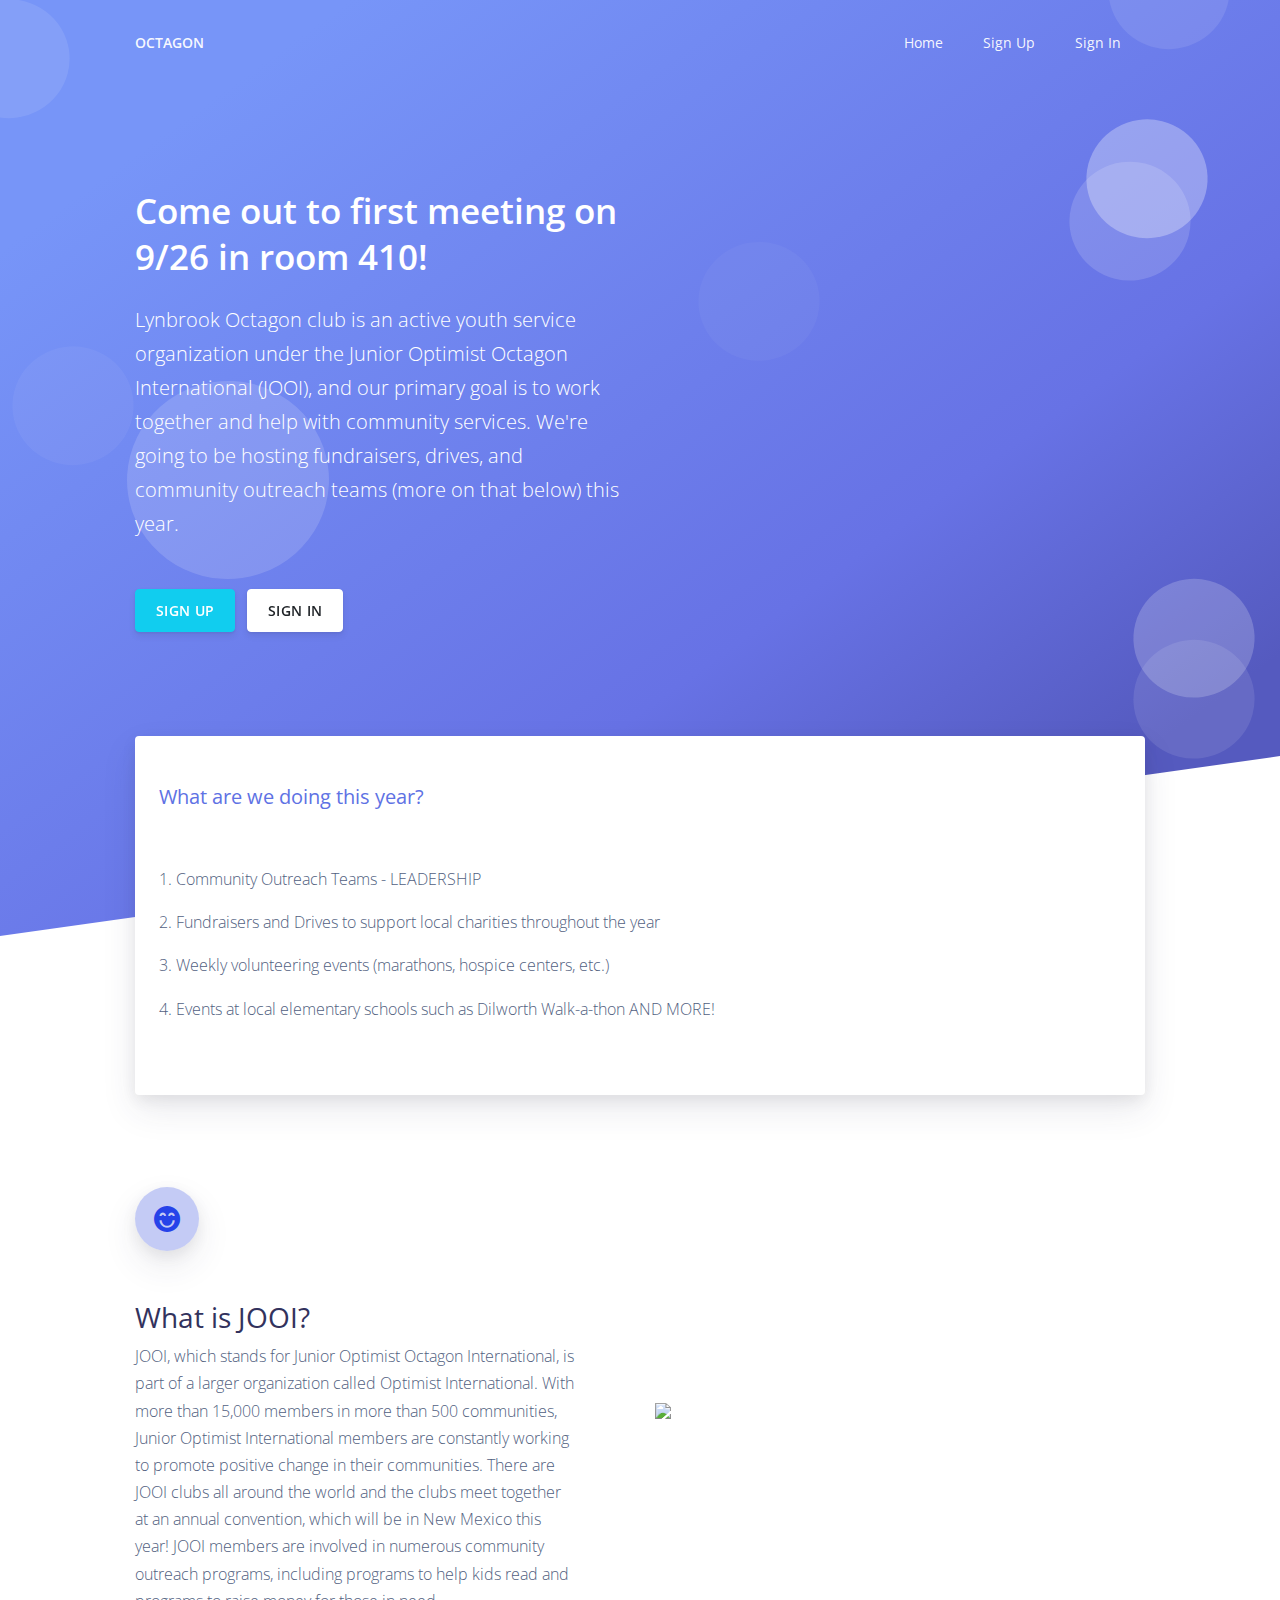
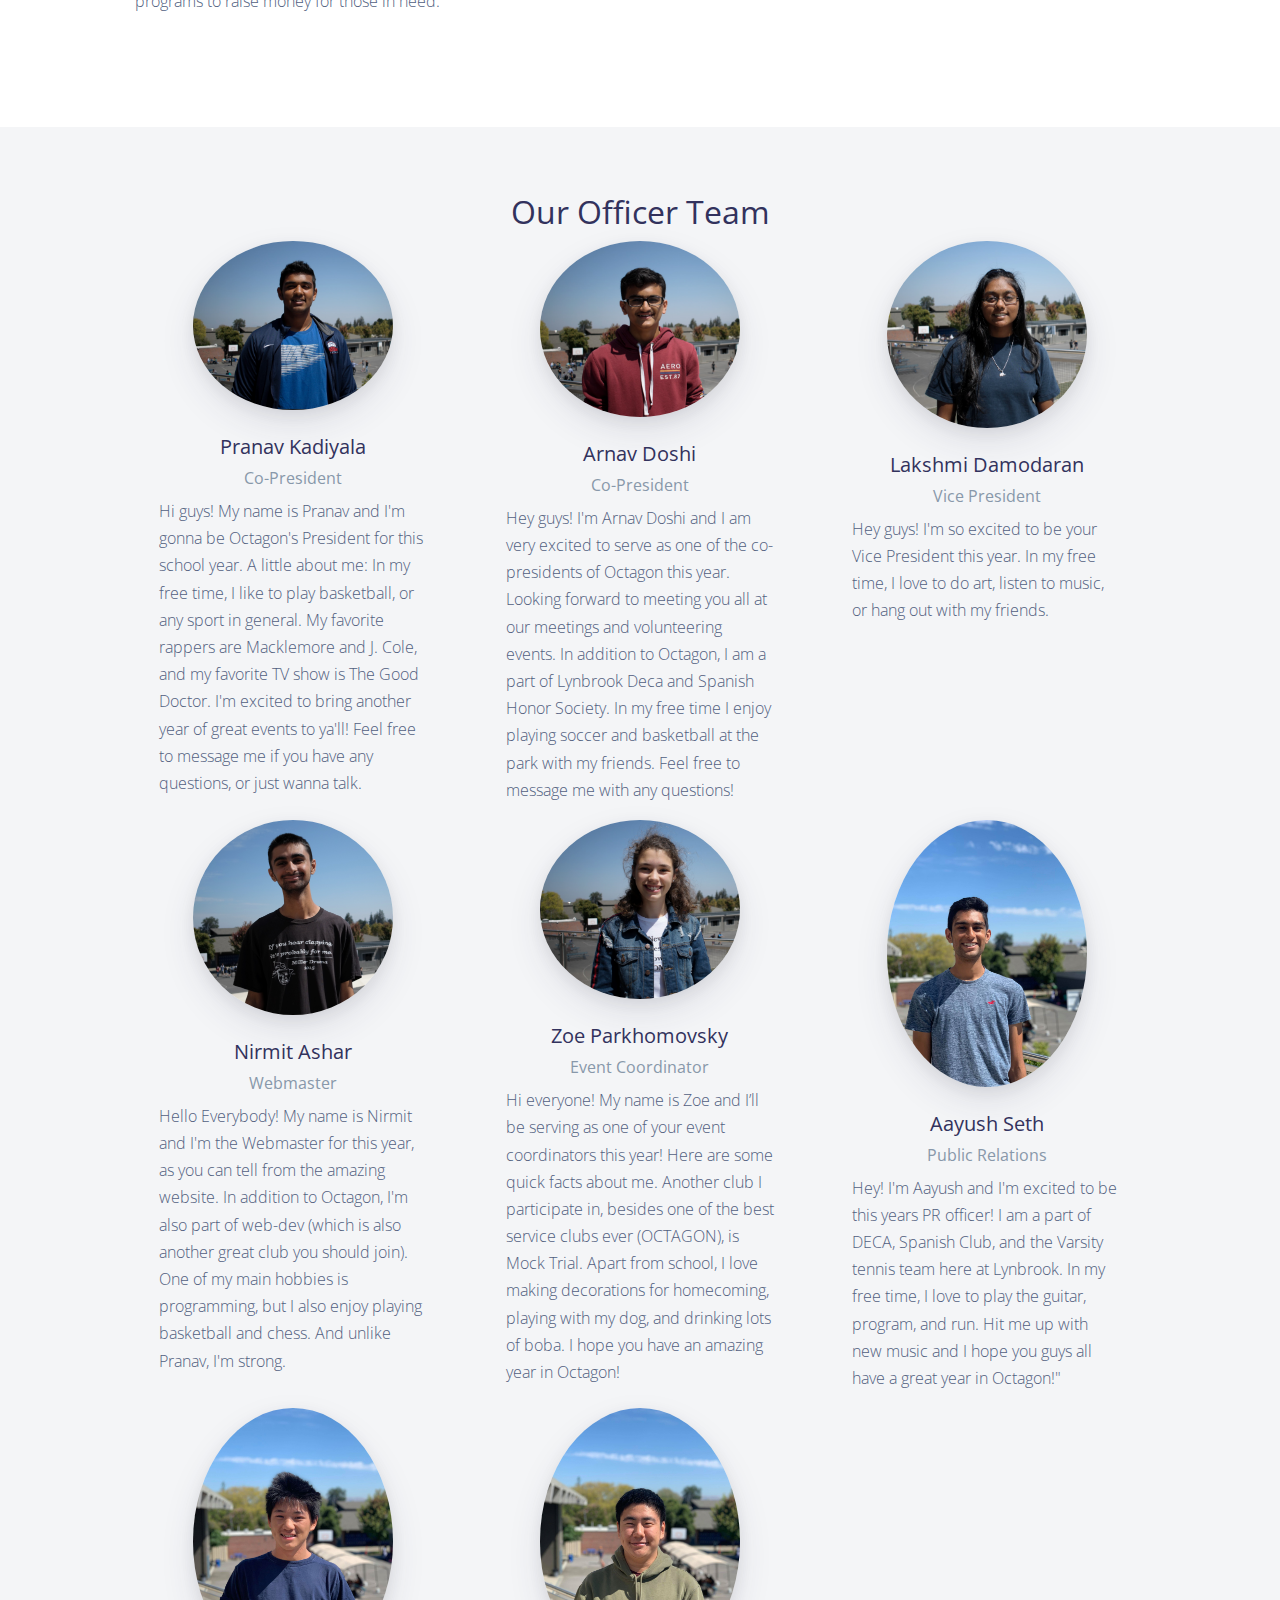
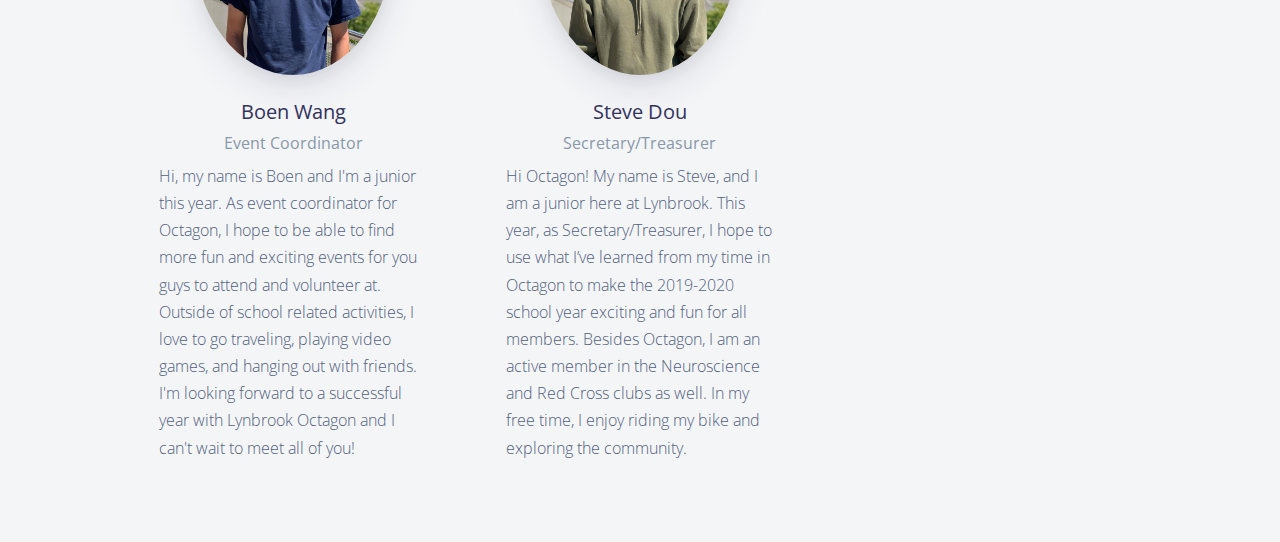
==== commit 87acd318: "Update index.html" ====
--- a/index.html
+++ b/index.html
@@ -85,9 +85,9 @@
           <div class="col px-0">
             <div class="row">
               <div class="col-lg-6">
-                <h1 class="display-3  text-white">About Us</span>
+                <h1 class="display-3  text-white">Come out to first meeting on 9/26 in room 410!</span>
                 </h1>
-                <p class="lead  text-white">Lynbrook Octagon club is an active youth service organization under the Junior Optimist Octagon International (JOOI), and our primary goal is to work together and help with community services.  We're going to be hosting fundraisers, drives, and community outreach teams (more on that below) this year. Come out to first meeting on 9/26 in room 410!
+                <p class="lead  text-white">Lynbrook Octagon club is an active youth service organization under the Junior Optimist Octagon International (JOOI), and our primary goal is to work together and help with community services.  We're going to be hosting fundraisers, drives, and community outreach teams (more on that below) this year. 
     </p>
                 <div class="btn-wrapper">
                   <a href="signup.html" class="btn btn-info btn-icon mb-3 mb-sm-0">
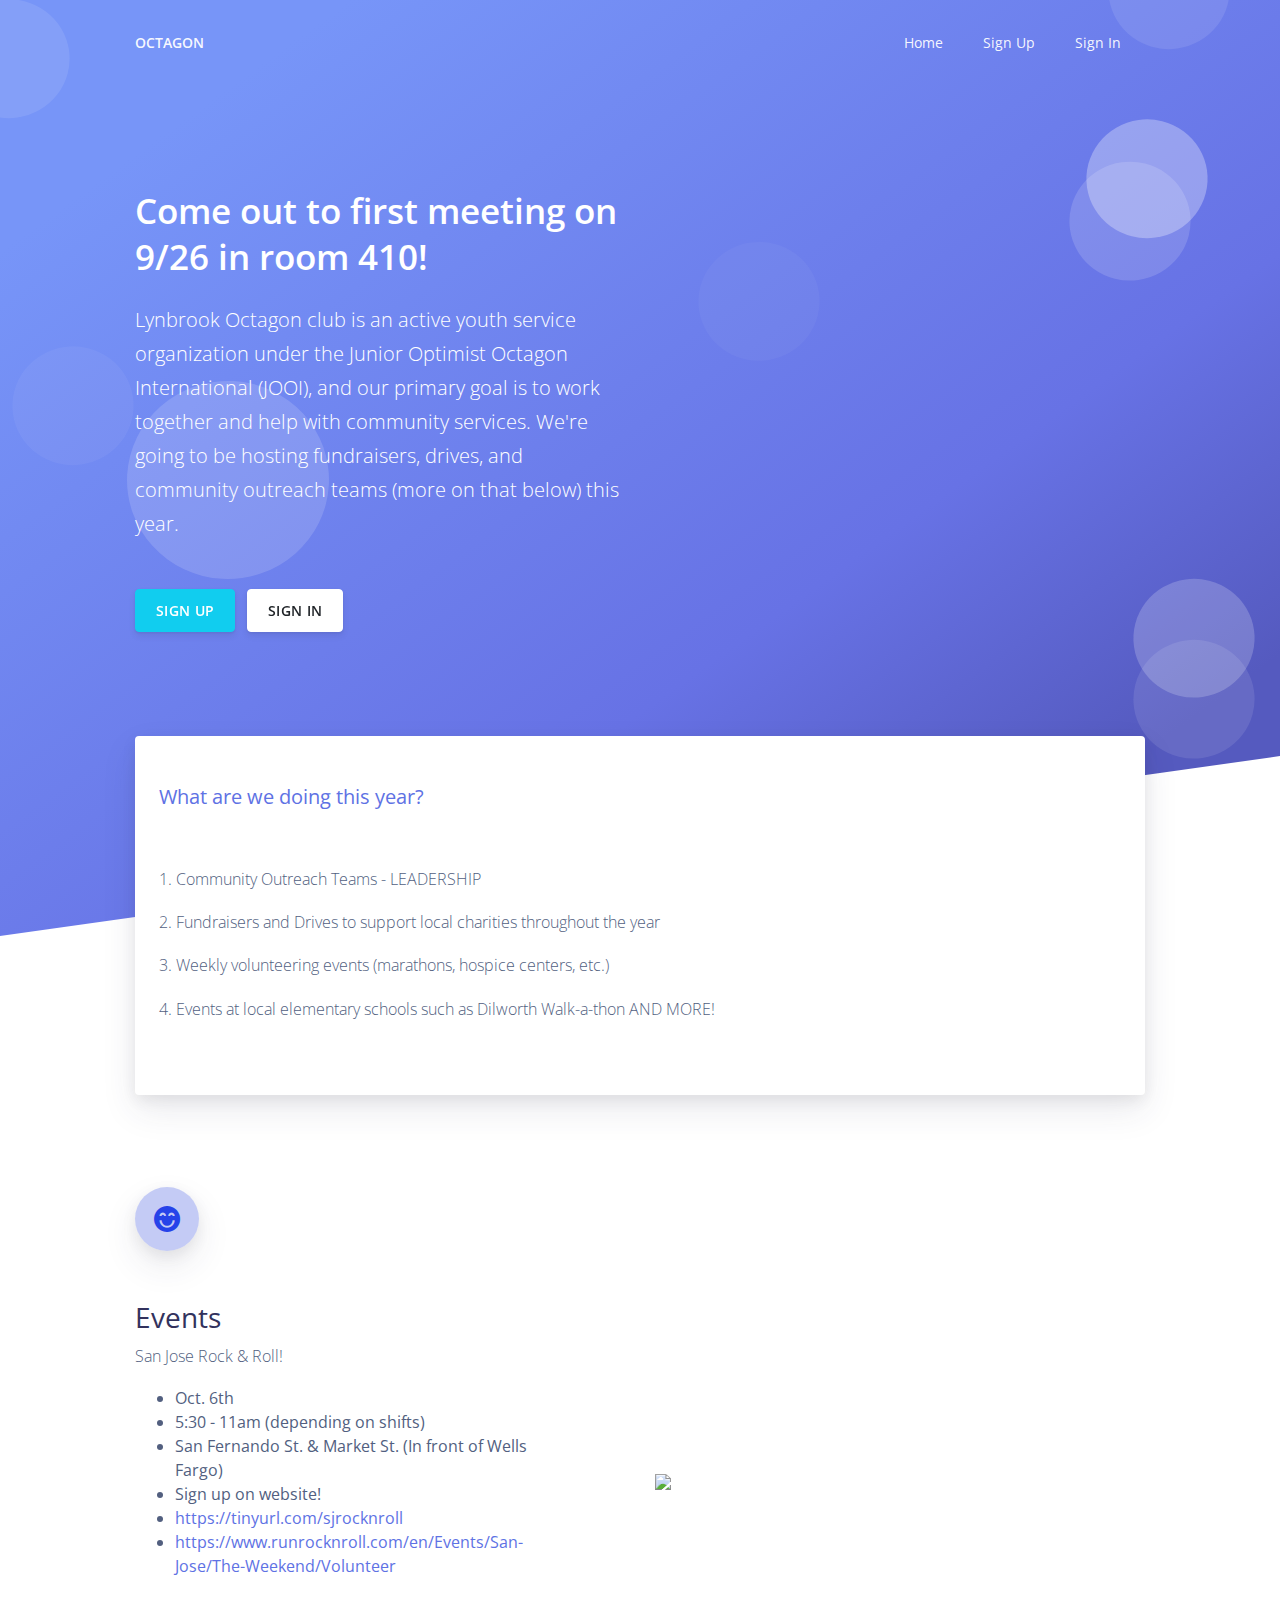
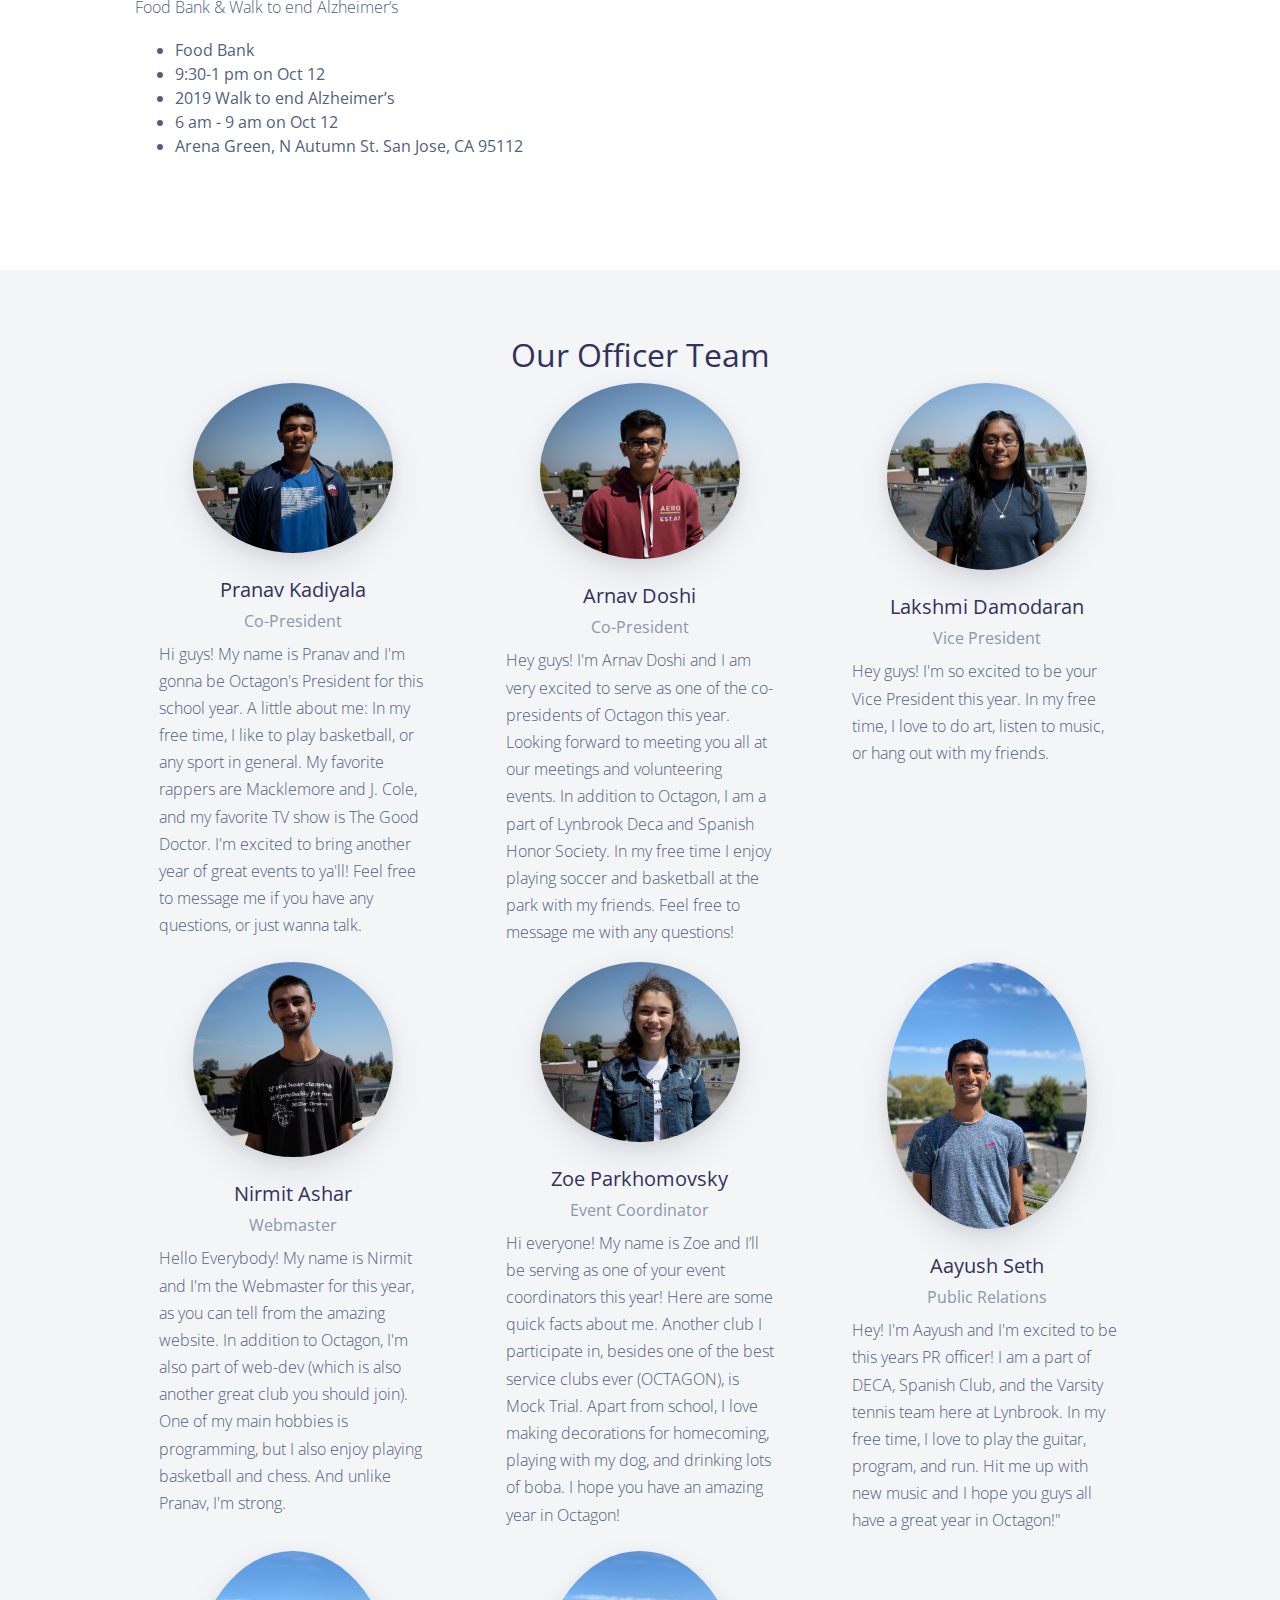
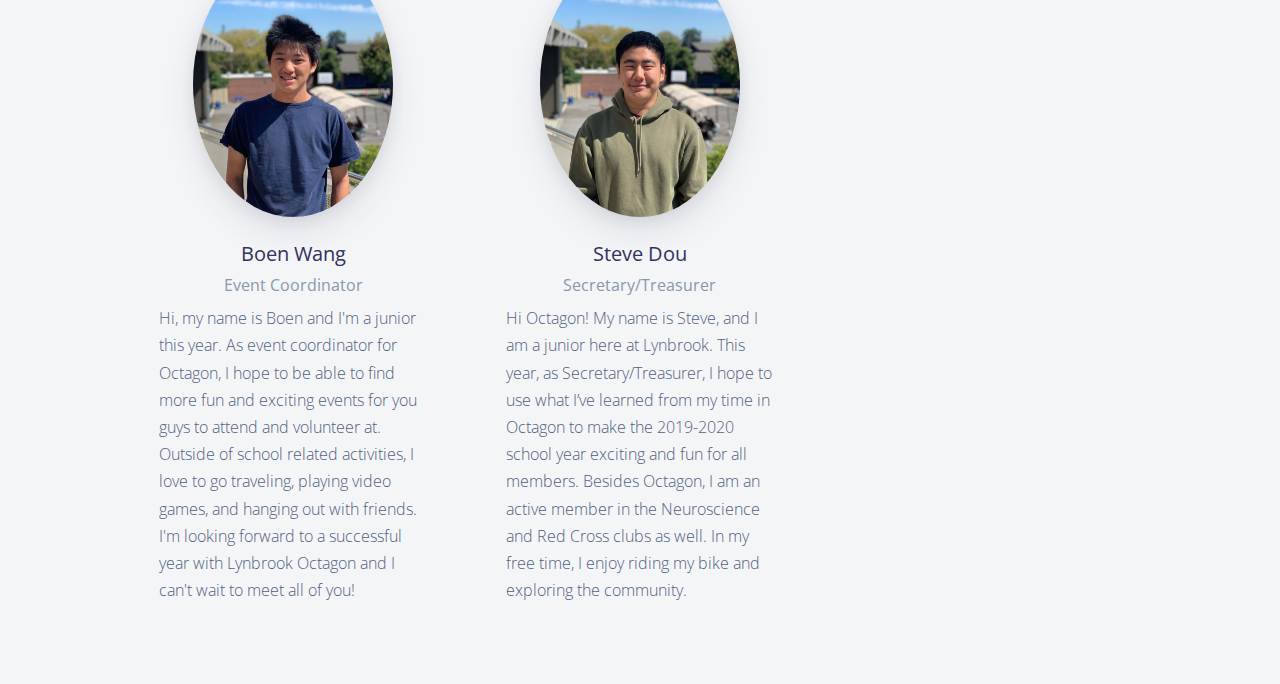
==== commit c74b1059: "Update index.html" ====
--- a/index.html
+++ b/index.html
@@ -175,8 +175,8 @@
               <div class="icon icon-lg icon-shape icon-shape-primary shadow rounded-circle mb-5">
                 <i class="ni ni-satisfied"></i>
               </div>
-              <h3>What is JOOI?</h3>
-              <p> JOOI, which stands for Junior Optimist Octagon International, is part of a larger organization called Optimist International. With more than 15,000 members in more than 500 communities, Junior Optimist International members are constantly working to promote positive change in their communities. There are JOOI clubs all around the world and the clubs meet together at an annual convention, which will be in New Mexico this year! JOOI members are involved in numerous community outreach programs, including programs to help kids read and programs to raise money for those in need. ​ </p>
+              <h3>Events</h3>
+             <div id="events" class="content"><p>San Jose Rock &amp; Roll!</p> <ul><li>Oct. 6th</li> <li>5:30 - 11am (depending on shifts)</li> <li>San Fernando St. &amp; Market St. (In front of Wells Fargo)</li> <li>Sign up on website!</li> <li><a href="https://tinyurl.com/sjrocknroll" rel="nofollow">https://tinyurl.com/sjrocknroll</a></li> <li><a href="https://www.runrocknroll.com/en/Events/San-Jose/The-Weekend/Volunteer" rel="nofollow">https://www.runrocknroll.com/en/Events/San-Jose/The-Weekend/Volunteer</a></li></ul> <p>Food Bank &amp; Walk to end Alzheimer’s</p> <ul><li>Food Bank </li> <li>9:30-1 pm on Oct 12</li> <li>2019 Walk to end Alzheimer’s</li> <li>6 am - 9 am on Oct 12</li> <li>Arena Green, N Autumn St. San Jose, CA 95112</li></ul></div>
 
             </div>
           </div>
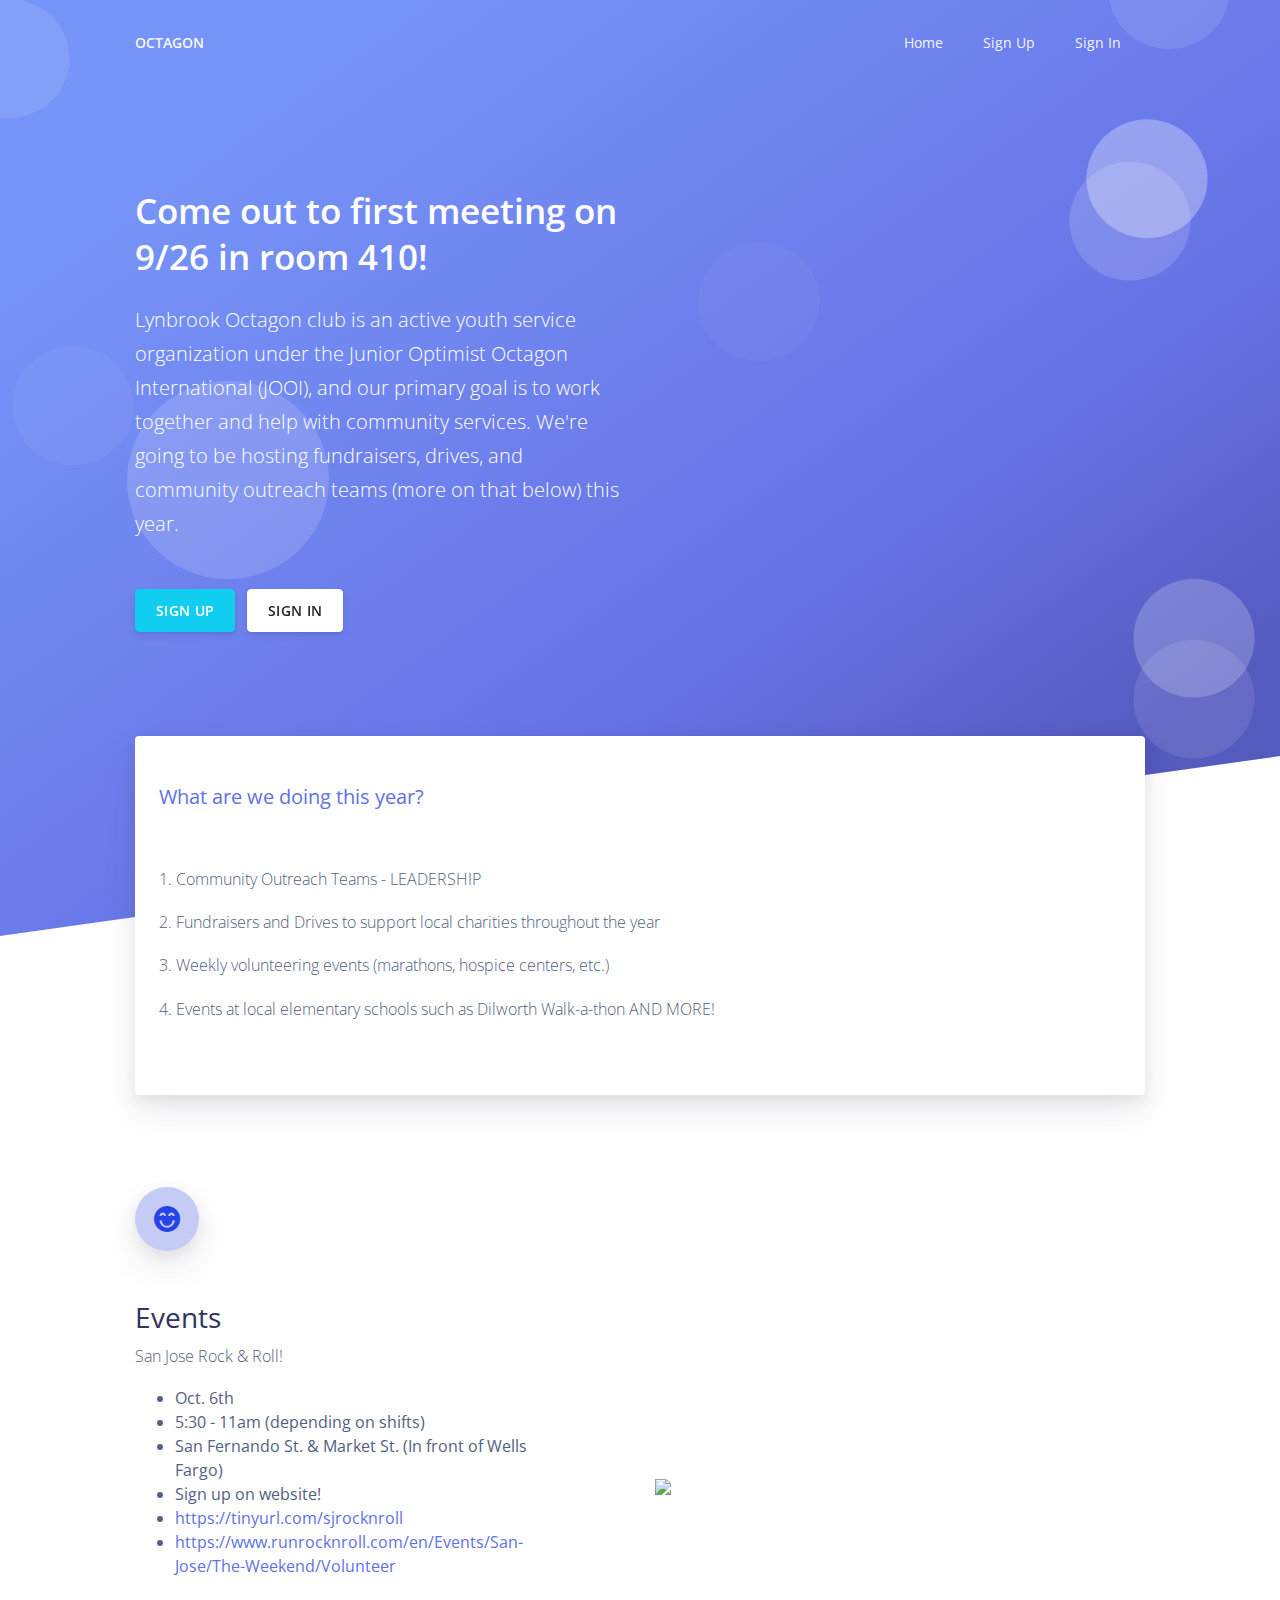
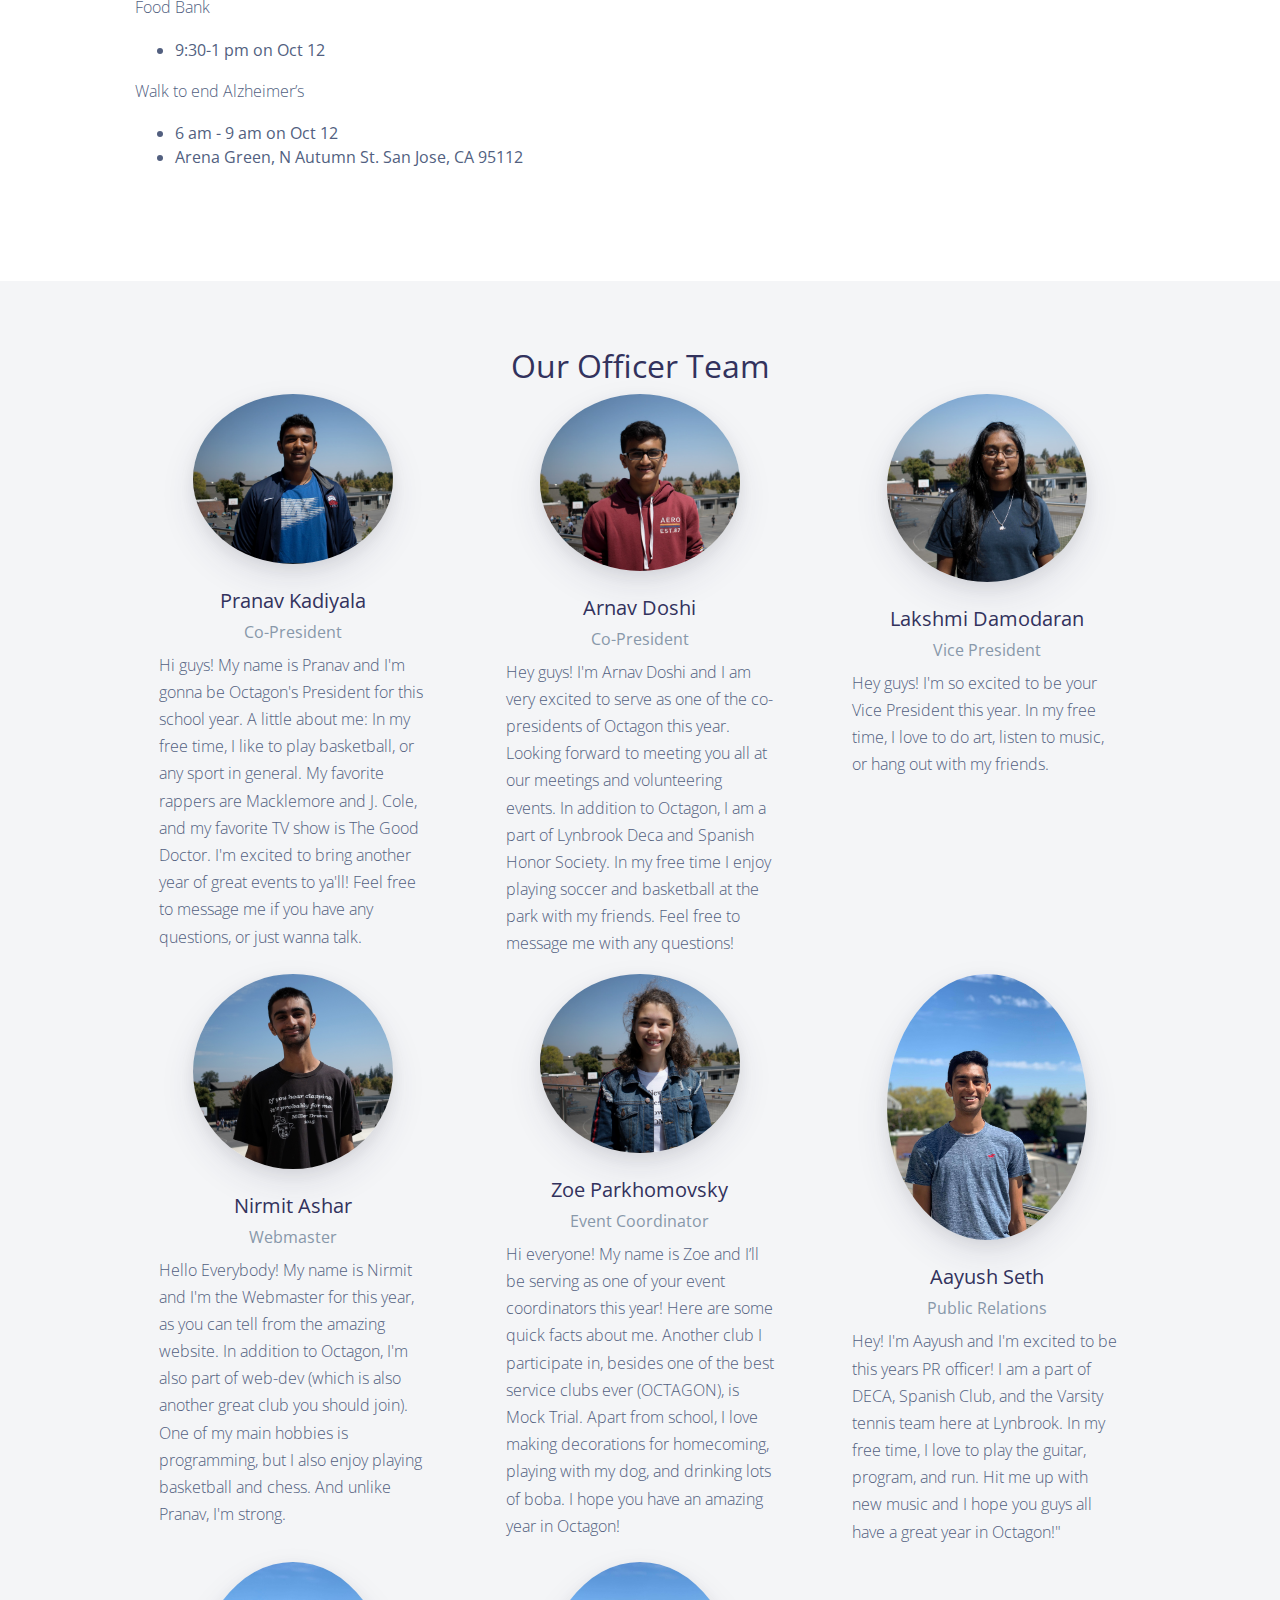
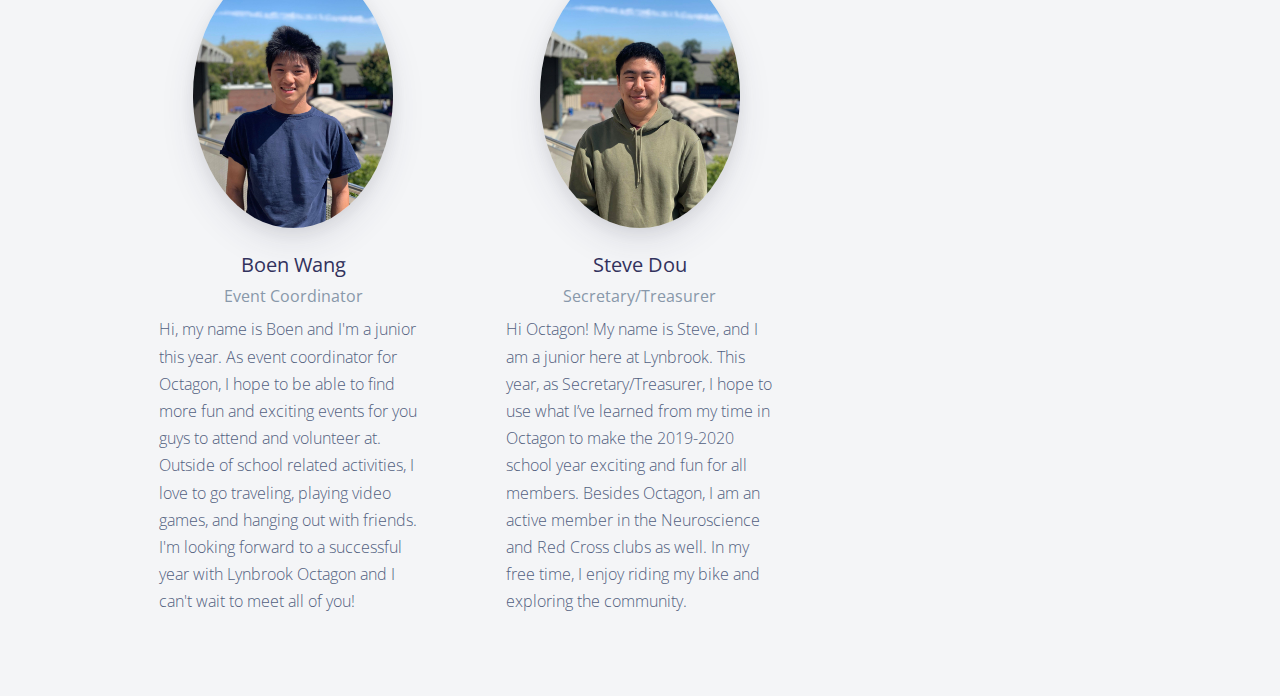
==== commit 47438c65: "Update index.html" ====
--- a/index.html
+++ b/index.html
@@ -176,8 +176,7 @@
                 <i class="ni ni-satisfied"></i>
               </div>
               <h3>Events</h3>
-             <div id="events" class="content"><p>San Jose Rock &amp; Roll!</p> <ul><li>Oct. 6th</li> <li>5:30 - 11am (depending on shifts)</li> <li>San Fernando St. &amp; Market St. (In front of Wells Fargo)</li> <li>Sign up on website!</li> <li><a href="https://tinyurl.com/sjrocknroll" rel="nofollow">https://tinyurl.com/sjrocknroll</a></li> <li><a href="https://www.runrocknroll.com/en/Events/San-Jose/The-Weekend/Volunteer" rel="nofollow">https://www.runrocknroll.com/en/Events/San-Jose/The-Weekend/Volunteer</a></li></ul> <p>Food Bank &amp; Walk to end Alzheimer’s</p> <ul><li>Food Bank </li> <li>9:30-1 pm on Oct 12</li> <li>2019 Walk to end Alzheimer’s</li> <li>6 am - 9 am on Oct 12</li> <li>Arena Green, N Autumn St. San Jose, CA 95112</li></ul></div>
-
+<div id="events" class="content"><p>San Jose Rock &amp; Roll!</p> <ul><li>Oct. 6th</li> <li>5:30 - 11am (depending on shifts)</li> <li>San Fernando St. &amp; Market St. (In front of Wells Fargo)</li> <li>Sign up on website!</li> <li><a href="https://tinyurl.com/sjrocknroll" rel="nofollow">https://tinyurl.com/sjrocknroll</a></li> <li><a href="https://www.runrocknroll.com/en/Events/San-Jose/The-Weekend/Volunteer" rel="nofollow">https://www.runrocknroll.com/en/Events/San-Jose/The-Weekend/Volunteer</a></li></ul> <p>Food Bank </p> <ul><li>9:30-1 pm on Oct 12</li></ul> <p>Walk to end Alzheimer’s</p> <ul><li>6 am - 9 am on Oct 12</li> <li>Arena Green, N Autumn St. San Jose, CA 95112</li></ul></div>
             </div>
           </div>
         </div>
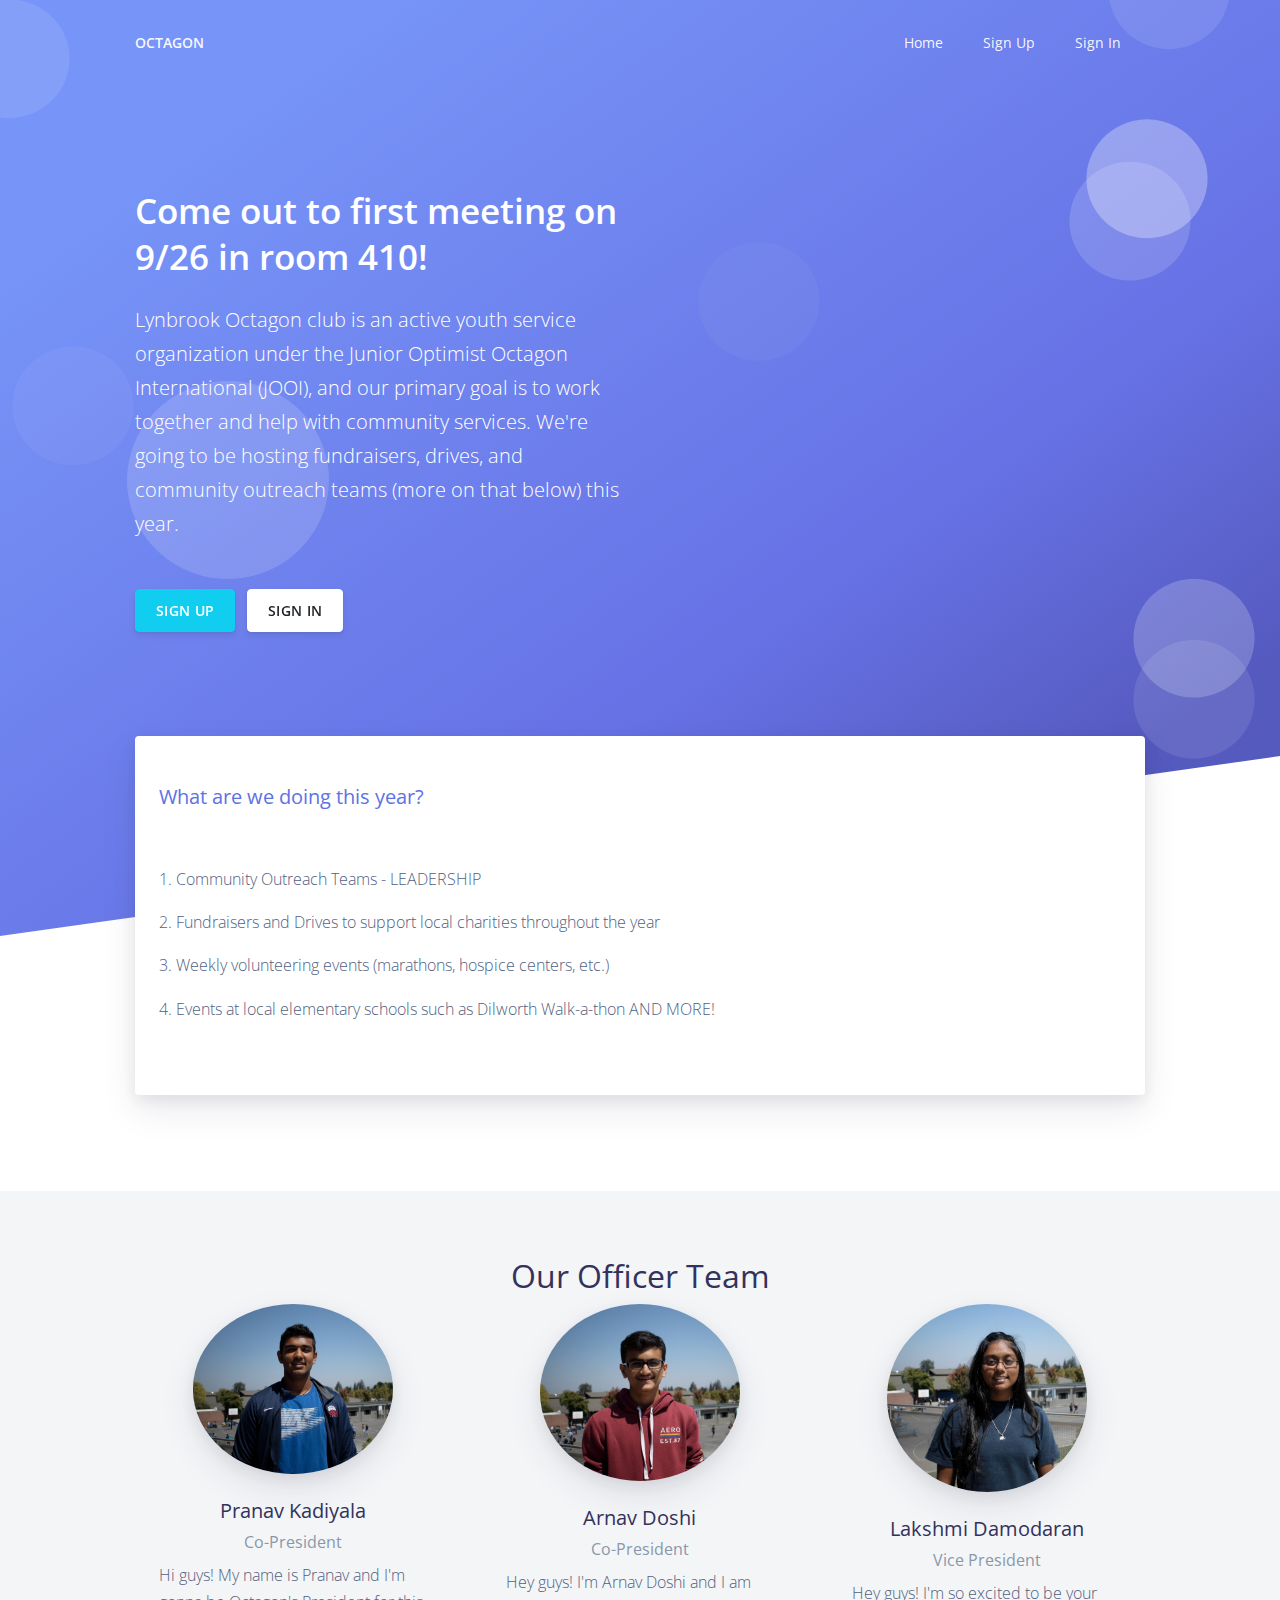
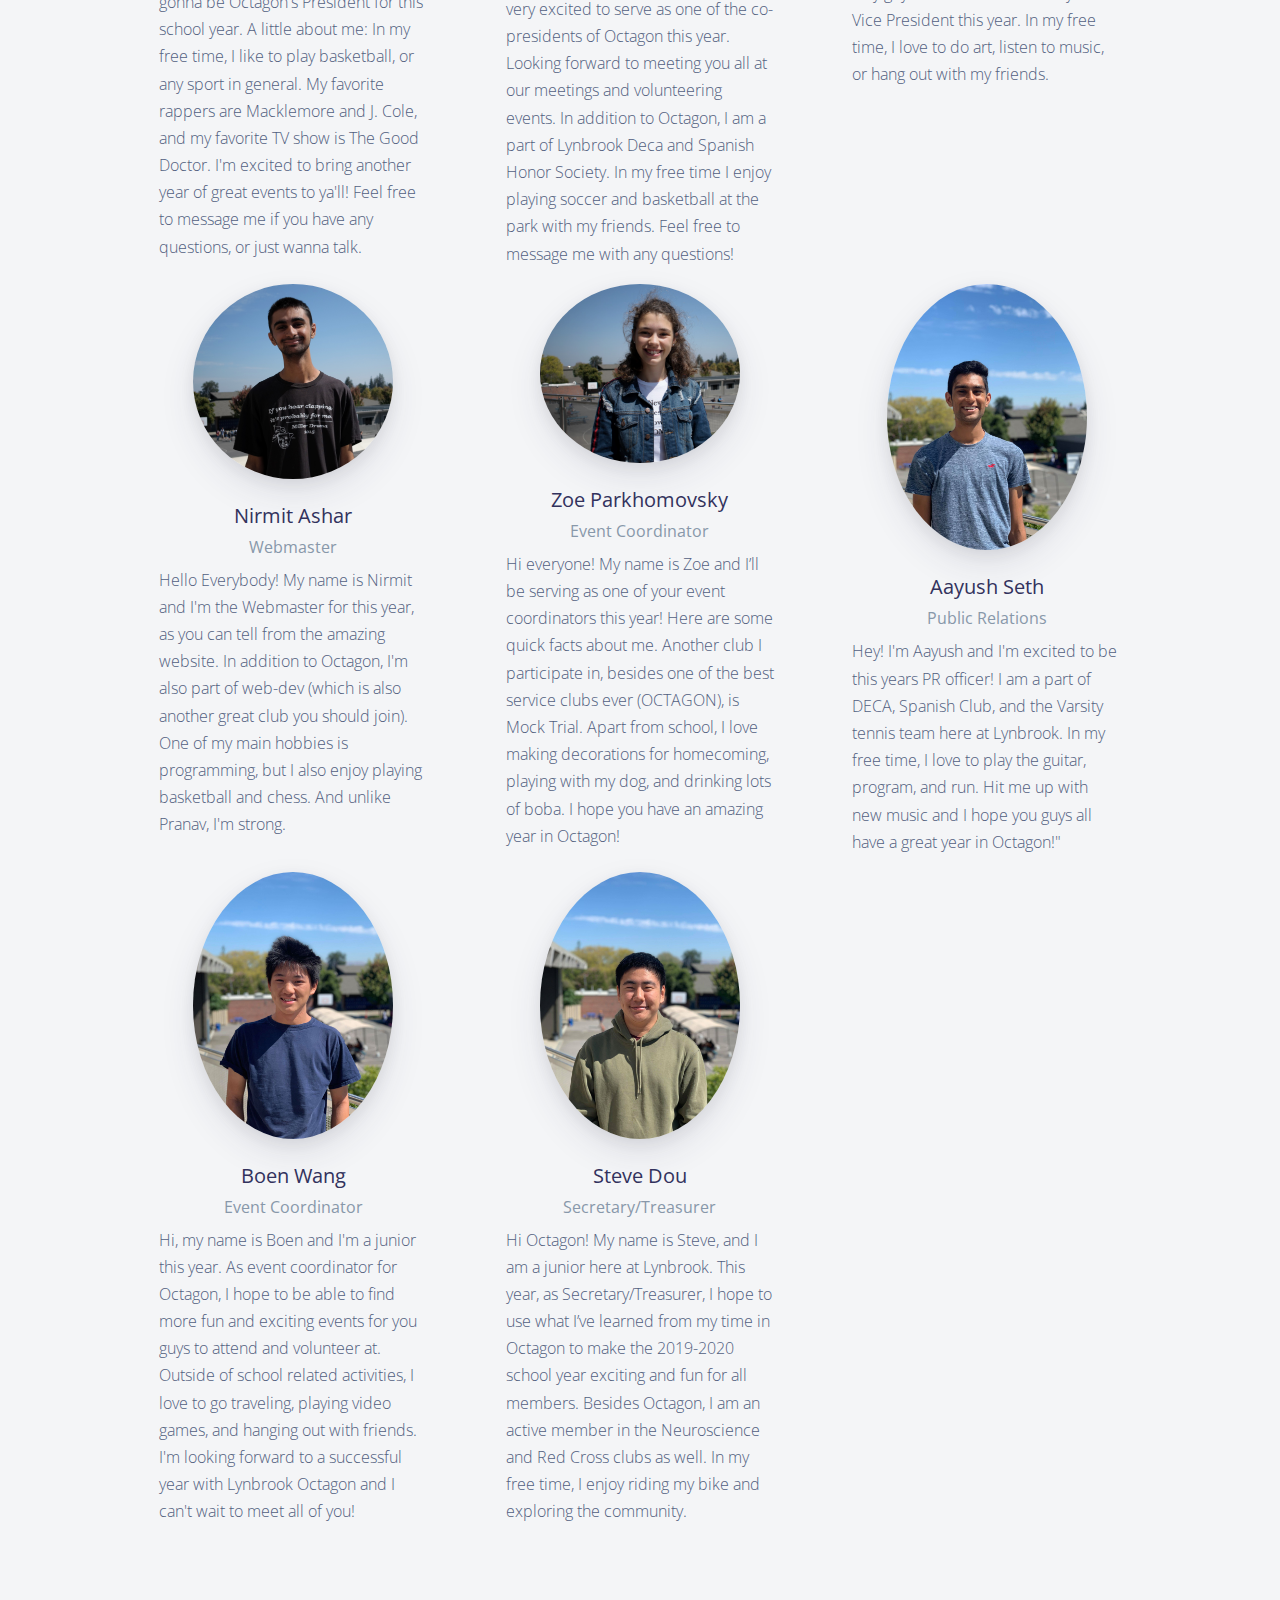
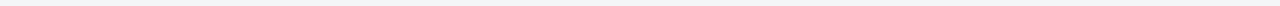
==== commit c95f6539: "Update index.html" ====
--- a/index.html
+++ b/index.html
@@ -164,24 +164,7 @@
       </div>
       </div>
     </section>
-<section class="section section-lg mt--100">
-      <div class="container">
-        <div class="row row-grid align-items-center">
-          <div class="col-md-6 order-md-2">
-         <img src="http://lhsoctagon.weebly.com/uploads/6/6/0/6/66061237/octagonbird2_orig.jpg" class="img-fluid floating">
-          </div>
-          <div class="col-md-6 order-md-1">
-            <div class="pr-md-5">
-              <div class="icon icon-lg icon-shape icon-shape-primary shadow rounded-circle mb-5">
-                <i class="ni ni-satisfied"></i>
-              </div>
-              <h3>Events</h3>
-<div id="events" class="content"><p>San Jose Rock &amp; Roll!</p> <ul><li>Oct. 6th</li> <li>5:30 - 11am (depending on shifts)</li> <li>San Fernando St. &amp; Market St. (In front of Wells Fargo)</li> <li>Sign up on website!</li> <li><a href="https://tinyurl.com/sjrocknroll" rel="nofollow">https://tinyurl.com/sjrocknroll</a></li> <li><a href="https://www.runrocknroll.com/en/Events/San-Jose/The-Weekend/Volunteer" rel="nofollow">https://www.runrocknroll.com/en/Events/San-Jose/The-Weekend/Volunteer</a></li></ul> <p>Food Bank </p> <ul><li>9:30-1 pm on Oct 12</li></ul> <p>Walk to end Alzheimer’s</p> <ul><li>6 am - 9 am on Oct 12</li> <li>Arena Green, N Autumn St. San Jose, CA 95112</li></ul></div>
-            </div>
-          </div>
-        </div>
-      </div>
-    </section>
+
 
     <section class="section bg-secondary">
           <div class="container">
